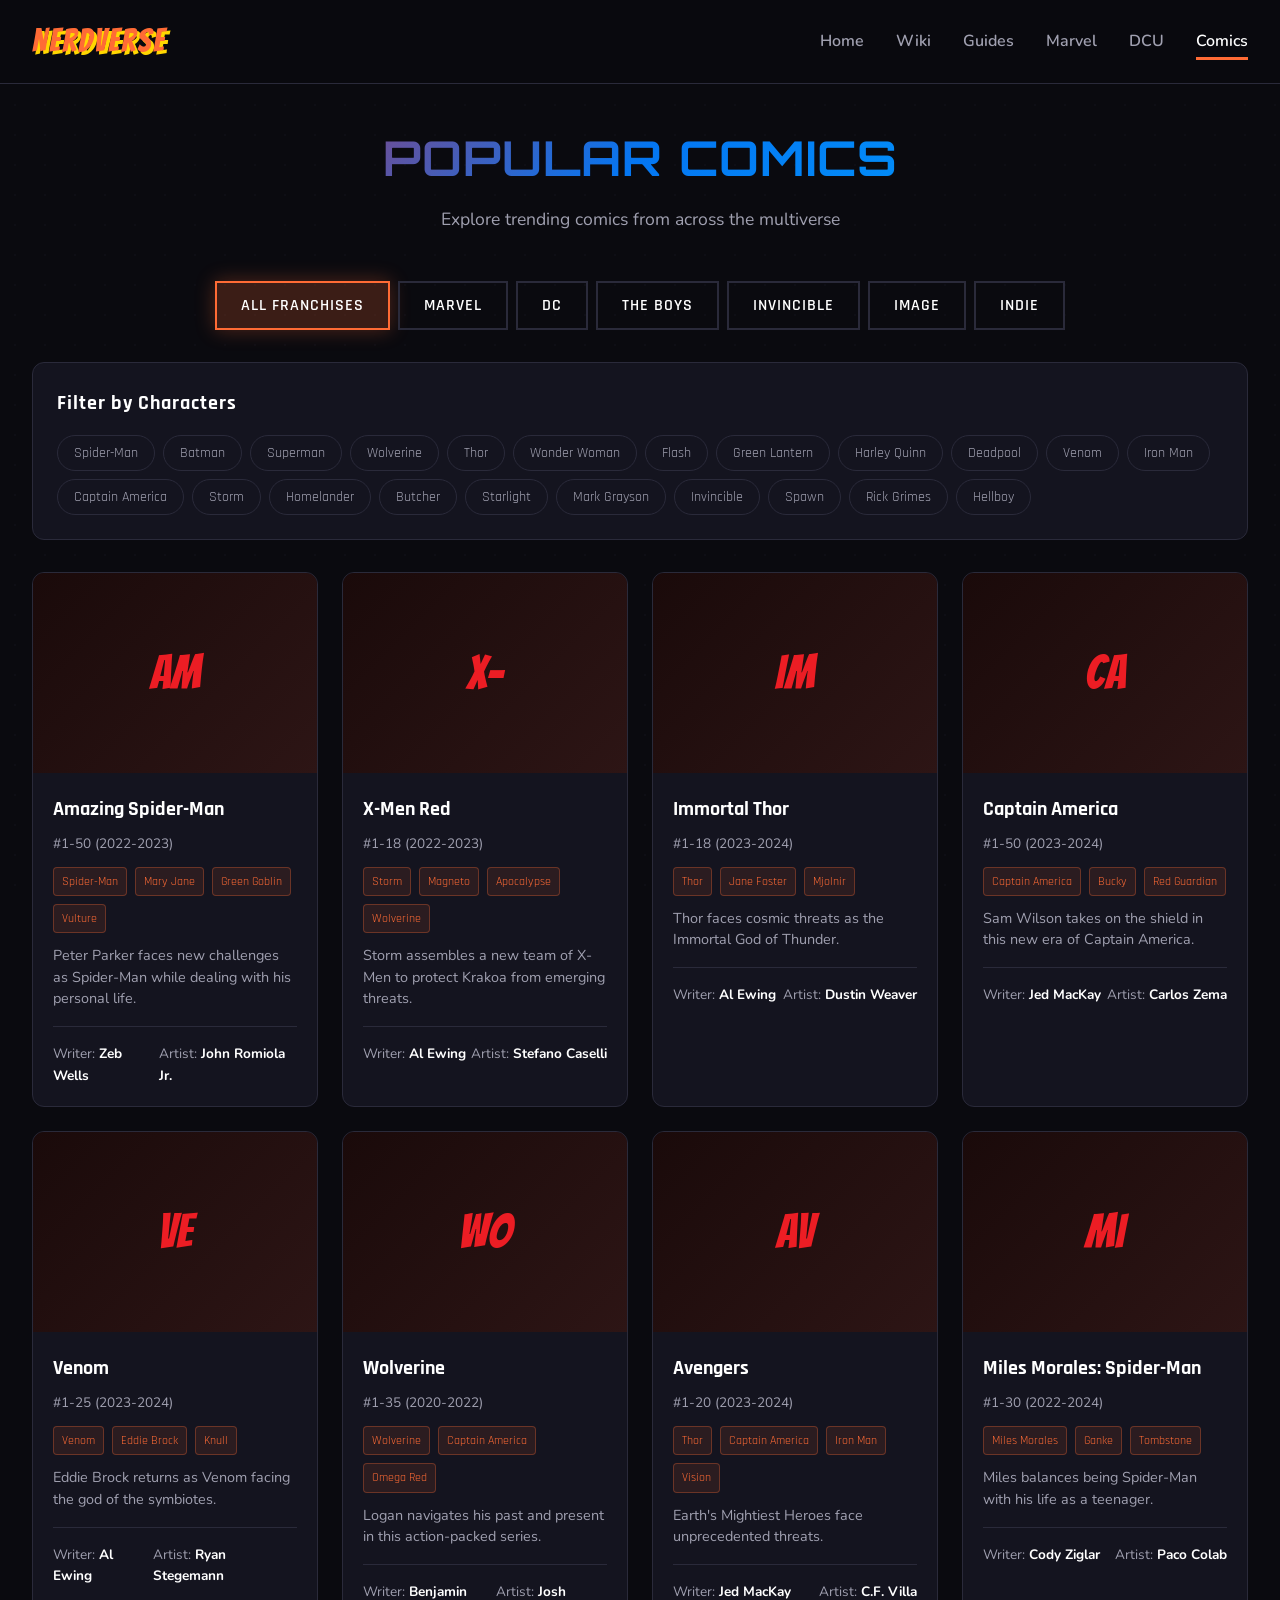
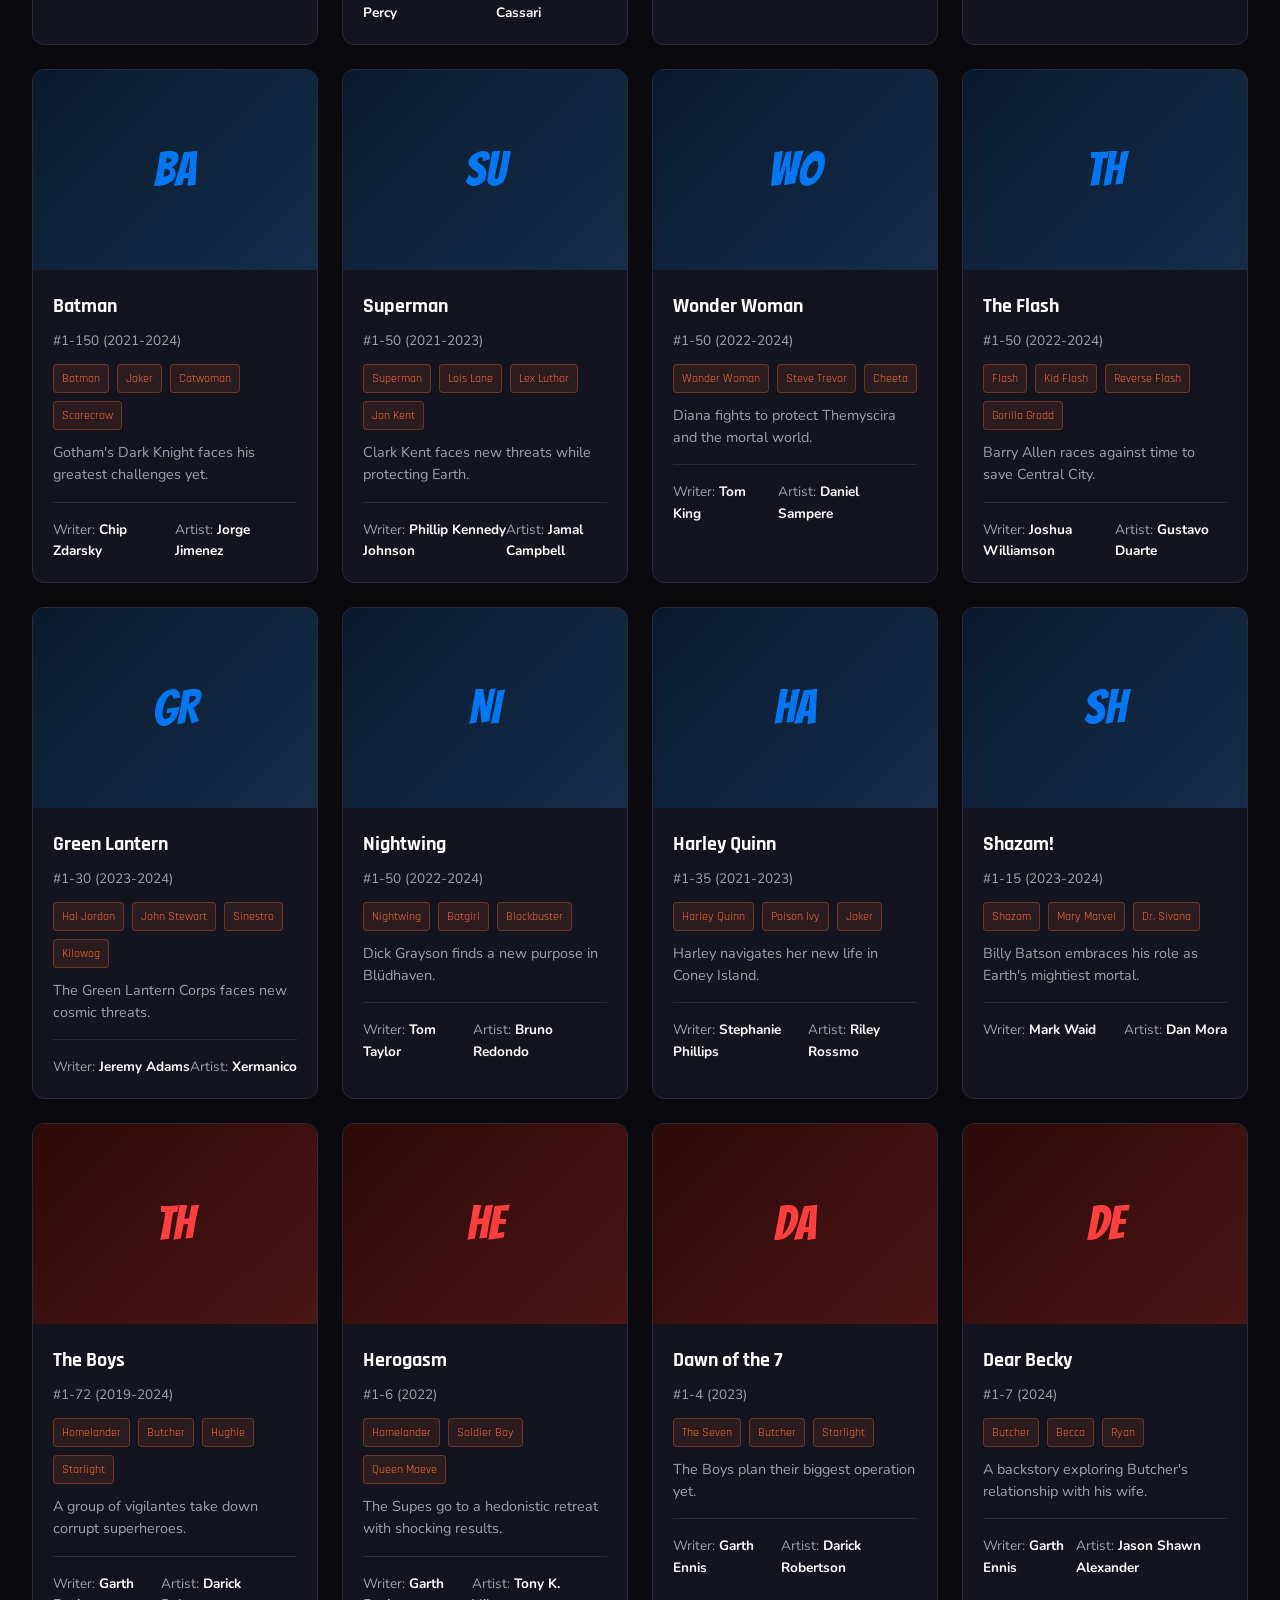
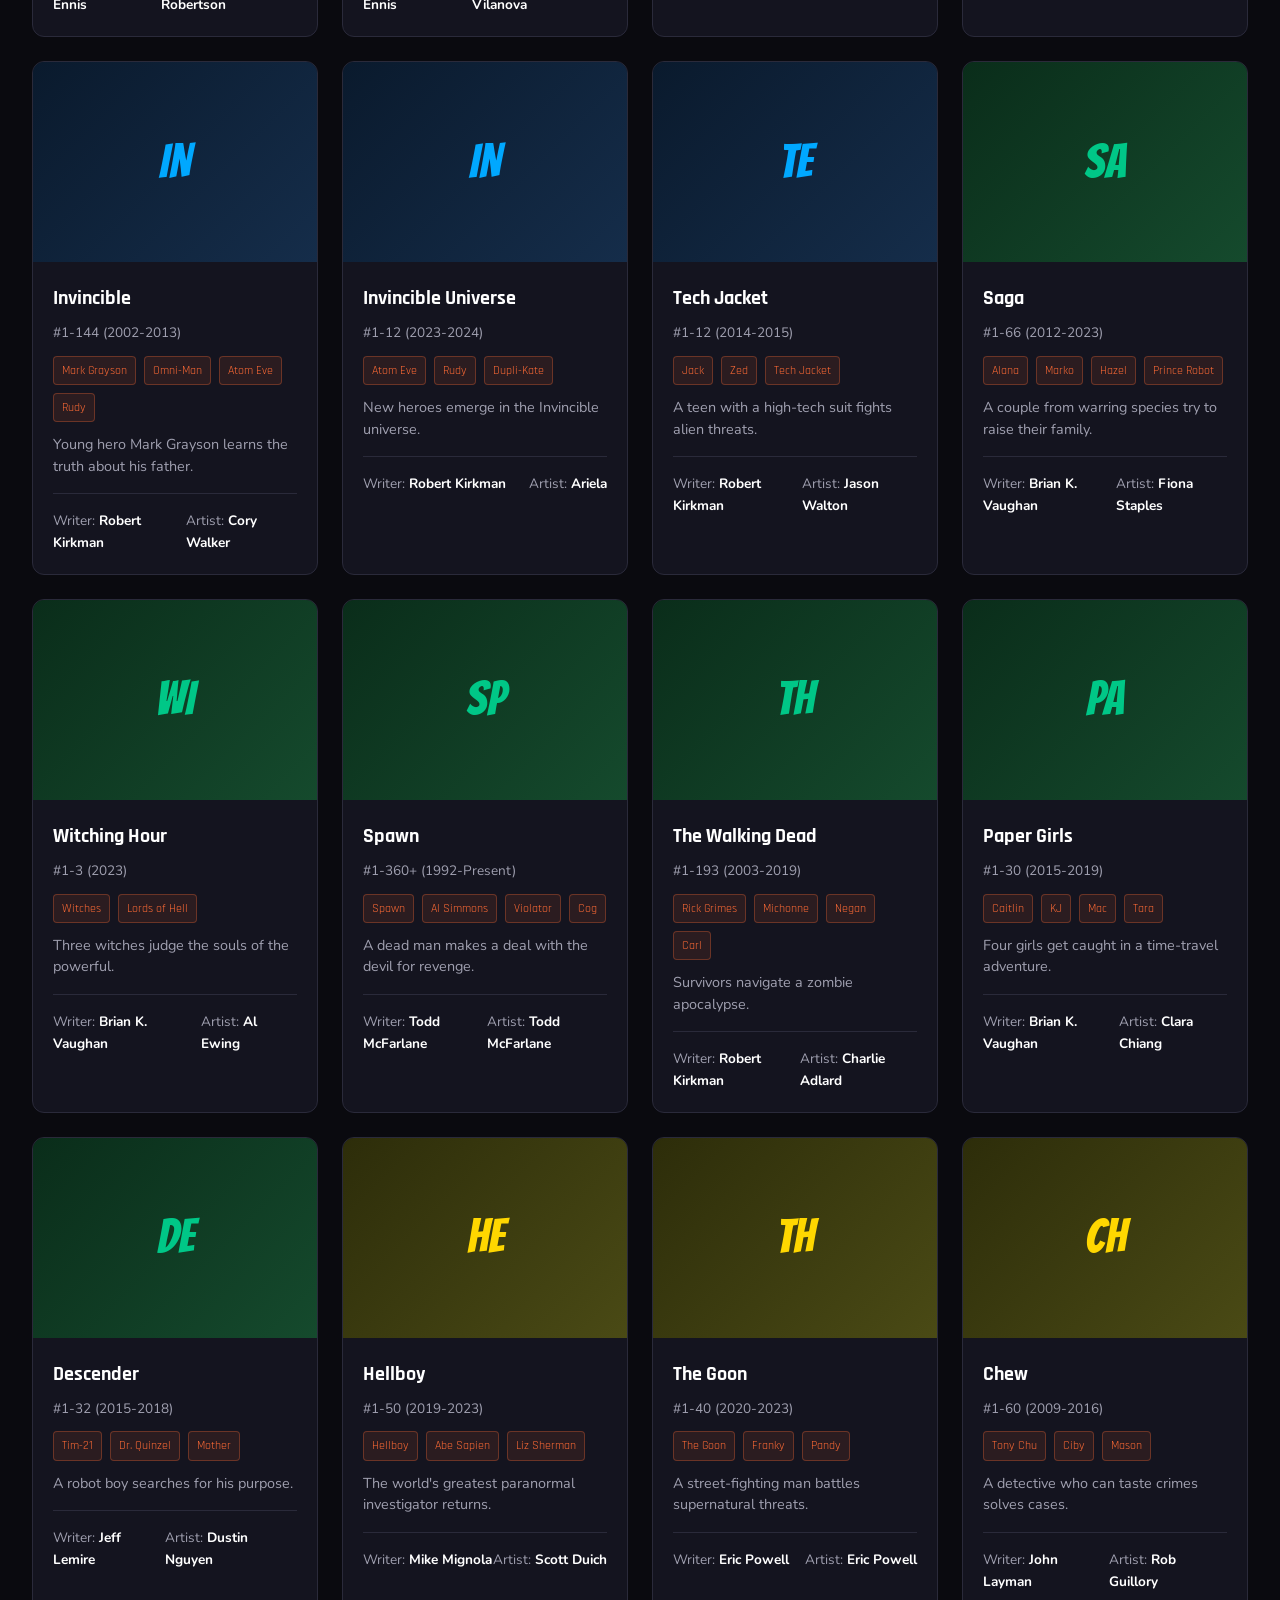
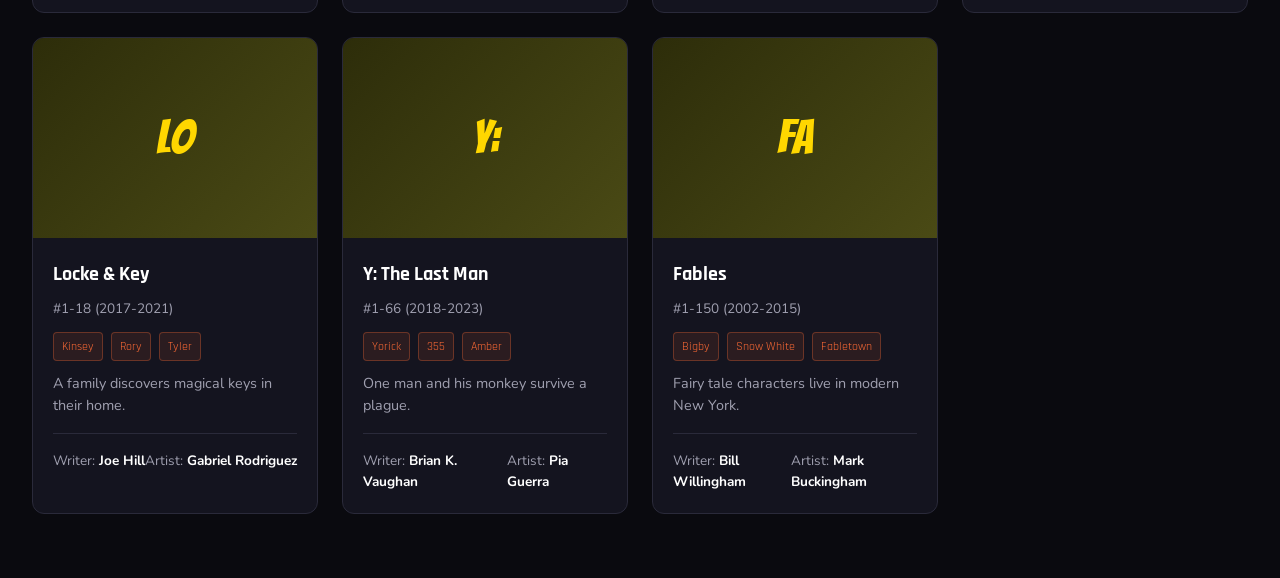
==== comics.html @ 4a299fa4 "timeline" ====
<!DOCTYPE html>
<html lang="en">
<head>
    <meta charset="UTF-8">
    <meta name="viewport" content="width=device-width, initial-scale=1.0">
    <title>Popular Comics | NerdVerse</title>
    <link rel="preconnect" href="https://fonts.googleapis.com">
    <link rel="preconnect" href="https://fonts.gstatic.com" crossorigin>
    <link href="https://fonts.googleapis.com/css2?family=Bangers&family=Nunito:wght@400;600;700&family=JetBrains+Mono:wght@400;500&family=Orbitron:wght@400;500;700&family=Rajdhani:wght@400;500;600;700&display=swap" rel="stylesheet">
    <link rel="stylesheet" href="css/styles.css">
    <style>
        :root {
            --marvel-red: #ec1d24;
            --dc-blue: #0476f2;
            --boys-red: #ff3e3e;
            --invincible-blue: #00a8ff;
            --image-purple: #00c787;
            --dark-horse: #4a1a1a;
        }

        .comics-container {
            max-width: 1400px;
            margin: 0 auto;
            padding: 120px 2rem 4rem;
        }

        .page-header {
            text-align: center;
            margin-bottom: 3rem;
        }

        .page-header h1 {
            font-family: 'Orbitron', sans-serif;
            font-size: 3rem;
            background: linear-gradient(135deg, var(--marvel-red), var(--dc-blue), var(--invincible-blue));
            -webkit-background-clip: text;
            -webkit-text-fill-color: transparent;
            background-clip: text;
            margin-bottom: 0.5rem;
        }

        .page-header p {
            color: var(--text-secondary);
            font-size: 1.1rem;
        }

        /* Franchise Tabs */
        .franchise-tabs {
            display: flex;
            justify-content: center;
            gap: 0.5rem;
            flex-wrap: wrap;
            margin-bottom: 2rem;
        }

        .franchise-tab {
            font-family: 'Rajdhani', sans-serif;
            font-size: 1rem;
            font-weight: 600;
            padding: 0.75rem 1.5rem;
            border: 2px solid var(--border);
            background: transparent;
            color: var(--text-primary);
            cursor: pointer;
            transition: all 0.3s ease;
            text-transform: uppercase;
            letter-spacing: 1px;
        }

        .franchise-tab:hover {
            transform: translateY(-2px);
        }

        .franchise-tab.active {
            border-color: var(--primary);
            background: rgba(255, 107, 53, 0.2);
            box-shadow: 0 0 20px rgba(255, 107, 53, 0.3);
        }

        .franchise-tab[data-franchise="marvel"].active {
            border-color: var(--marvel-red);
            background: rgba(236, 29, 36, 0.2);
            box-shadow: 0 0 20px rgba(236, 29, 36, 0.3);
        }

        .franchise-tab[data-franchise="dc"].active {
            border-color: var(--dc-blue);
            background: rgba(4, 118, 242, 0.2);
            box-shadow: 0 0 20px rgba(4, 118, 242, 0.3);
        }

        .franchise-tab[data-franchise="theboys"].active {
            border-color: var(--boys-red);
            background: rgba(255, 62, 62, 0.2);
            box-shadow: 0 0 20px rgba(255, 62, 62, 0.3);
        }

        .franchise-tab[data-franchise="invincible"].active {
            border-color: var(--invincible-blue);
            background: rgba(0, 168, 255, 0.2);
            box-shadow: 0 0 20px rgba(0, 168, 255, 0.3);
        }

        .franchise-tab[data-franchise="image"].active {
            border-color: var(--image-purple);
            background: rgba(0, 199, 135, 0.2);
            box-shadow: 0 0 20px rgba(0, 199, 135, 0.3);
        }

        .franchise-tab[data-franchise="indie"].active {
            border-color: var(--accent);
            background: rgba(255, 215, 0, 0.2);
            box-shadow: 0 0 20px rgba(255, 215, 0, 0.3);
        }

        /* Character Filter */
        .character-filter {
            background: var(--surface);
            border: 1px solid var(--border);
            border-radius: 12px;
            padding: 1.5rem;
            margin-bottom: 2rem;
        }

        .character-filter h3 {
            font-family: 'Rajdhani', sans-serif;
            font-size: 1.25rem;
            margin-bottom: 1rem;
            color: var(--text-primary);
        }

        .character-chips {
            display: flex;
            flex-wrap: wrap;
            gap: 0.5rem;
        }

        .character-chip {
            font-family: 'Rajdhani', sans-serif;
            font-size: 0.9rem;
            padding: 0.5rem 1rem;
            border: 1px solid var(--border);
            background: transparent;
            color: var(--text-secondary);
            border-radius: 20px;
            cursor: pointer;
            transition: all 0.3s ease;
        }

        .character-chip:hover {
            border-color: var(--primary);
            color: var(--text-primary);
        }

        .character-chip.active {
            background: var(--primary);
            border-color: var(--primary);
            color: white;
        }

        /* Comics Grid */
        .comics-grid {
            display: grid;
            grid-template-columns: repeat(auto-fill, minmax(280px, 1fr));
            gap: 1.5rem;
        }

        .comic-card {
            background: var(--surface);
            border: 1px solid var(--border);
            border-radius: 12px;
            overflow: hidden;
            transition: all 0.3s ease;
            cursor: pointer;
        }

        .comic-card:hover {
            transform: translateY(-5px);
            border-color: var(--primary);
            box-shadow: 0 10px 40px rgba(0, 0, 0, 0.3);
        }

        .comic-cover {
            height: 200px;
            background: linear-gradient(135deg, var(--surface-elevated), var(--surface));
            display: flex;
            align-items: center;
            justify-content: center;
            font-family: 'Bangers', cursive;
            font-size: 3rem;
            color: var(--border);
        }

        .comic-card[data-franchise="marvel"] .comic-cover {
            background: linear-gradient(135deg, #1a0a0a, #2d1515);
            color: var(--marvel-red);
        }

        .comic-card[data-franchise="dc"] .comic-cover {
            background: linear-gradient(135deg, #0a1a2d, #152d4a);
            color: var(--dc-blue);
        }

        .comic-card[data-franchise="theboys"] .comic-cover {
            background: linear-gradient(135deg, #2d0a0a, #4a1515);
            color: var(--boys-red);
        }

        .comic-card[data-franchise="invincible"] .comic-cover {
            background: linear-gradient(135deg, #0a1a2d, #152d4a);
            color: var(--invincible-blue);
        }

        .comic-card[data-franchise="image"] .comic-cover {
            background: linear-gradient(135deg, #0a2d1a, #154a2d);
            color: var(--image-purple);
        }

        .comic-card[data-franchise="indie"] .comic-cover {
            background: linear-gradient(135deg, #2d2d0a, #4a4a15);
            color: var(--accent);
        }

        .comic-info {
            padding: 1.25rem;
        }

        .comic-title {
            font-family: 'Rajdhani', sans-serif;
            font-size: 1.25rem;
            font-weight: 700;
            color: var(--text-primary);
            margin-bottom: 0.5rem;
        }

        .comic-issue {
            font-size: 0.85rem;
            color: var(--text-secondary);
            margin-bottom: 0.75rem;
        }

        .comic-characters {
            display: flex;
            flex-wrap: wrap;
            gap: 0.5rem;
            margin-bottom: 0.75rem;
        }

        .character-tag {
            font-family: 'Rajdhani', sans-serif;
            font-size: 0.75rem;
            padding: 0.25rem 0.5rem;
            background: rgba(255, 107, 53, 0.1);
            border: 1px solid rgba(255, 107, 53, 0.3);
            border-radius: 4px;
            color: var(--primary);
        }

        .comic-description {
            font-size: 0.9rem;
            color: var(--text-secondary);
            line-height: 1.5;
        }

        .comic-meta {
            display: flex;
            justify-content: space-between;
            margin-top: 1rem;
            padding-top: 1rem;
            border-top: 1px solid var(--border);
            font-size: 0.85rem;
        }

        .comic-meta span {
            color: var(--text-secondary);
        }

        .comic-meta span strong {
            color: var(--text-primary);
        }

        /* No Results */
        .no-results {
            text-align: center;
            padding: 4rem 2rem;
            color: var(--text-secondary);
        }

        .no-results h3 {
            font-family: 'Rajdhani', sans-serif;
            font-size: 1.5rem;
            margin-bottom: 1rem;
        }

        /* Responsive */
        @media (max-width: 768px) {
            .page-header h1 {
                font-size: 2rem;
            }

            .franchise-tabs {
                gap: 0.25rem;
            }

            .franchise-tab {
                padding: 0.5rem 1rem;
                font-size: 0.85rem;
            }

            .comics-grid {
                grid-template-columns: repeat(auto-fill, minmax(240px, 1fr));
            }
        }
    </style>
</head>
<body>
    <!-- Navigation -->
    <nav>
        <div class="logo" onclick="navigateTo('index')">NerdVerse</div>
        <ul class="nav-links" id="nav-links">
            <li><a href="index.html" data-page="home">Home</a></li>
            <li><a href="wiki.html" data-page="wiki">Wiki</a></li>
            <li><a href="guides.html" data-page="guides">Guides</a></li>
            <li><a href="marvel.html" data-page="marvel">Marvel</a></li>
            <li><a href="dcu.html" data-page="dcu">DCU</a></li>
            <li><a href="comics.html" data-page="comics" class="active">Comics</a></li>
        </ul>
        <div class="mobile-menu" onclick="toggleMobileMenu()">
            <span></span>
            <span></span>
            <span></span>
        </div>
    </nav>

    <div class="comics-container">
        <div class="page-header">
            <h1>POPULAR COMICS</h1>
            <p>Explore trending comics from across the multiverse</p>
        </div>

        <!-- Franchise Tabs -->
        <div class="franchise-tabs">
            <button class="franchise-tab active" data-franchise="all">All Franchises</button>
            <button class="franchise-tab" data-franchise="marvel">Marvel</button>
            <button class="franchise-tab" data-franchise="dc">DC</button>
            <button class="franchise-tab" data-franchise="theboys">The Boys</button>
            <button class="franchise-tab" data-franchise="invincible">Invincible</button>
            <button class="franchise-tab" data-franchise="image">Image</button>
            <button class="franchise-tab" data-franchise="indie">Indie</button>
        </div>

        <!-- Character Filter -->
        <div class="character-filter">
            <h3>Filter by Characters</h3>
            <div class="character-chips" id="character-chips">
                <!-- Populated by JavaScript -->
            </div>
        </div>

        <!-- Comics Grid -->
        <div class="comics-grid" id="comics-grid">
            <!-- Populated by JavaScript -->
        </div>
    </div>

    <script src="js/main.js"></script>
    <script>
        // Comic Database
        const comicsDatabase = [
            // MARVEL
            {
                franchise: "marvel",
                title: "Amazing Spider-Man",
                issue: "#1-50",
                year: "2022-2023",
                characters: ["Spider-Man", "Mary Jane", "Green Goblin", "Vulture"],
                description: "Peter Parker faces new challenges as Spider-Man while dealing with his personal life.",
                writer: "Zeb Wells",
                artist: "John Romiola Jr."
            },
            {
                franchise: "marvel",
                title: "X-Men Red",
                issue: "#1-18",
                year: "2022-2023",
                characters: ["Storm", "Magneto", "Apocalypse", "Wolverine"],
                description: "Storm assembles a new team of X-Men to protect Krakoa from emerging threats.",
                writer: "Al Ewing",
                artist: "Stefano Caselli"
            },
            {
                franchise: "marvel",
                title: "Immortal Thor",
                issue: "#1-18",
                year: "2023-2024",
                characters: ["Thor", "Jane Foster", "Mjolnir"],
                description: "Thor faces cosmic threats as the Immortal God of Thunder.",
                writer: "Al Ewing",
                artist: "Dustin Weaver"
            },
            {
                franchise: "marvel",
                title: "Captain America",
                issue: "#1-50",
                year: "2023-2024",
                characters: ["Captain America", "Bucky", "Red Guardian"],
                description: "Sam Wilson takes on the shield in this new era of Captain America.",
                writer: "Jed MacKay",
                artist: "Carlos Zema"
            },
            {
                franchise: "marvel",
                title: "Venom",
                issue: "#1-25",
                year: "2023-2024",
                characters: ["Venom", "Eddie Brock", "Knull"],
                description: "Eddie Brock returns as Venom facing the god of the symbiotes.",
                writer: "Al Ewing",
                artist: "Ryan Stegemann"
            },
            {
                franchise: "marvel",
                title: "Wolverine",
                issue: "#1-35",
                year: "2020-2022",
                characters: ["Wolverine", "Captain America", "Omega Red"],
                description: "Logan navigates his past and present in this action-packed series.",
                writer: "Benjamin Percy",
                artist: "Josh Cassari"
            },
            {
                franchise: "marvel",
                title: "Avengers",
                issue: "#1-20",
                year: "2023-2024",
                characters: ["Thor", "Captain America", "Iron Man", "Vision"],
                description: "Earth's Mightiest Heroes face unprecedented threats.",
                writer: "Jed MacKay",
                artist: "C.F. Villa"
            },
            {
                franchise: "marvel",
                title: "Miles Morales: Spider-Man",
                issue: "#1-30",
                year: "2022-2024",
                characters: ["Miles Morales", "Ganke", "Tombstone"],
                description: "Miles balances being Spider-Man with his life as a teenager.",
                writer: "Cody Ziglar",
                artist: "Paco Colab"
            },

            // DC
            {
                franchise: "dc",
                title: "Batman",
                issue: "#1-150",
                year: "2021-2024",
                characters: ["Batman", "Joker", "Catwoman", "Scarecrow"],
                description: "Gotham's Dark Knight faces his greatest challenges yet.",
                writer: "Chip Zdarsky",
                artist: "Jorge Jimenez"
            },
            {
                franchise: "dc",
                title: "Superman",
                issue: "#1-50",
                year: "2021-2023",
                characters: ["Superman", "Lois Lane", "Lex Luthor", "Jon Kent"],
                description: "Clark Kent faces new threats while protecting Earth.",
                writer: "Phillip Kennedy Johnson",
                artist: "Jamal Campbell"
            },
            {
                franchise: "dc",
                title: "Wonder Woman",
                issue: "#1-50",
                year: "2022-2024",
                characters: ["Wonder Woman", "Steve Trevor", "Cheeta"],
                description: "Diana fights to protect Themyscira and the mortal world.",
                writer: "Tom King",
                artist: "Daniel Sampere"
            },
            {
                franchise: "dc",
                title: "The Flash",
                issue: "#1-50",
                year: "2022-2024",
                characters: ["Flash", "Kid Flash", "Reverse Flash", "Gorilla Grodd"],
                description: "Barry Allen races against time to save Central City.",
                writer: "Joshua Williamson",
                artist: "Gustavo Duarte"
            },
            {
                franchise: "dc",
                title: "Green Lantern",
                issue: "#1-30",
                year: "2023-2024",
                characters: ["Hal Jordan", "John Stewart", "Sinestro", "Kilowog"],
                description: "The Green Lantern Corps faces new cosmic threats.",
                writer: "Jeremy Adams",
                artist: "Xermanico"
            },
            {
                franchise: "dc",
                title: "Nightwing",
                issue: "#1-50",
                year: "2022-2024",
                characters: ["Nightwing", "Batgirl", "Blockbuster"],
                description: "Dick Grayson finds a new purpose in Blüdhaven.",
                writer: "Tom Taylor",
                artist: "Bruno Redondo"
            },
            {
                franchise: "dc",
                title: "Harley Quinn",
                issue: "#1-35",
                year: "2021-2023",
                characters: ["Harley Quinn", "Poison Ivy", "Joker"],
                description: "Harley navigates her new life in Coney Island.",
                writer: "Stephanie Phillips",
                artist: "Riley Rossmo"
            },
            {
                franchise: "dc",
                title: "Shazam!",
                issue: "#1-15",
                year: "2023-2024",
                characters: ["Shazam", "Mary Marvel", "Dr. Sivana"],
                description: "Billy Batson embraces his role as Earth's mightiest mortal.",
                writer: "Mark Waid",
                artist: "Dan Mora"
            },

            // THE BOYS
            {
                franchise: "theboys",
                title: "The Boys",
                issue: "#1-72",
                year: "2019-2024",
                characters: ["Homelander", "Butcher", "Hughie", "Starlight", "A-Train"],
                description: "A group of vigilantes take down corrupt superheroes.",
                writer: "Garth Ennis",
                artist: "Darick Robertson"
            },
            {
                franchise: "theboys",
                title: "Herogasm",
                issue: "#1-6",
                year: "2022",
                characters: ["Homelander", "Soldier Boy", "Queen Maeve"],
                description: "The Supes go to a hedonistic retreat with shocking results.",
                writer: "Garth Ennis",
                artist: "Tony K. Vilanova"
            },
            {
                franchise: "theboys",
                title: "Dawn of the 7",
                issue: "#1-4",
                year: "2023",
                characters: ["The Seven", "Butcher", "Starlight"],
                description: "The Boys plan their biggest operation yet.",
                writer: "Garth Ennis",
                artist: "Darick Robertson"
            },
            {
                franchise: "theboys",
                title: "Dear Becky",
                issue: "#1-7",
                year: "2024",
                characters: ["Butcher", "Becca", "Ryan"],
                description: "A backstory exploring Butcher's relationship with his wife.",
                writer: "Garth Ennis",
                artist: "Jason Shawn Alexander"
            },

            // INVINCIBLE
            {
                franchise: "invincible",
                title: "Invincible",
                issue: "#1-144",
                year: "2002-2013",
                characters: ["Mark Grayson", "Omni-Man", "Atom Eve", "Rudy"],
                description: "Young hero Mark Grayson learns the truth about his father.",
                writer: "Robert Kirkman",
                artist: "Cory Walker"
            },
            {
                franchise: "invincible",
                title: "Invincible Universe",
                issue: "#1-12",
                year: "2023-2024",
                characters: ["Atom Eve", "Rudy", "Dupli-Kate"],
                description: "New heroes emerge in the Invincible universe.",
                writer: "Robert Kirkman",
                artist: "Ariela"
            },
            {
                franchise: "invincible",
                title: "Tech Jacket",
                issue: "#1-12",
                year: "2014-2015",
                characters: ["Jack", "Zed", "Tech Jacket"],
                description: "A teen with a high-tech suit fights alien threats.",
                writer: "Robert Kirkman",
                artist: "Jason Walton"
            },

            // IMAGE
            {
                franchise: "image",
                title: "Saga",
                issue: "#1-66",
                year: "2012-2023",
                characters: ["Alana", "Marko", "Hazel", "Prince Robot"],
                description: "A couple from warring species try to raise their family.",
                writer: "Brian K. Vaughan",
                artist: "Fiona Staples"
            },
            {
                franchise: "image",
                title: "Witching Hour",
                issue: "#1-3",
                year: "2023",
                characters: ["Witches", "Lords of Hell"],
                description: "Three witches judge the souls of the powerful.",
                writer: "Brian K. Vaughan",
                artist: "Al Ewing"
            },
            {
                franchise: "image",
                title: "Spawn",
                issue: "#1-360+",
                year: "1992-Present",
                characters: ["Spawn", "Al Simmons", "Violator", "Cog"],
                description: "A dead man makes a deal with the devil for revenge.",
                writer: "Todd McFarlane",
                artist: "Todd McFarlane"
            },
            {
                franchise: "image",
                title: "The Walking Dead",
                issue: "#1-193",
                year: "2003-2019",
                characters: ["Rick Grimes", "Michonne", "Negan", "Carl"],
                description: "Survivors navigate a zombie apocalypse.",
                writer: "Robert Kirkman",
                artist: "Charlie Adlard"
            },
            {
                franchise: "image",
                title: "Paper Girls",
                issue: "#1-30",
                year: "2015-2019",
                characters: ["Caitlin", "KJ", "Mac", "Tara"],
                description: "Four girls get caught in a time-travel adventure.",
                writer: "Brian K. Vaughan",
                artist: "Clara Chiang"
            },
            {
                franchise: "image",
                title: "Descender",
                issue: "#1-32",
                year: "2015-2018",
                characters: ["Tim-21", "Dr. Quinzel", "Mother"],
                description: "A robot boy searches for his purpose.",
                writer: "Jeff Lemire",
                artist: "Dustin Nguyen"
            },

            // INDIE
            {
                franchise: "indie",
                title: "Hellboy",
                issue: "#1-50",
                year: "2019-2023",
                characters: ["Hellboy", "Abe Sapien", "Liz Sherman"],
                description: "The world's greatest paranormal investigator returns.",
                writer: "Mike Mignola",
                artist: "Scott Duich"
            },
            {
                franchise: "indie",
                title: "The Goon",
                issue: "#1-40",
                year: "2020-2023",
                characters: ["The Goon", "Franky", "Pandy"],
                description: "A street-fighting man battles supernatural threats.",
                writer: "Eric Powell",
                artist: "Eric Powell"
            },
            {
                franchise: "indie",
                title: "Chew",
                issue: "#1-60",
                year: "2009-2016",
                characters: ["Tony Chu", "Ciby", "Mason"],
                description: "A detective who can taste crimes solves cases.",
                writer: "John Layman",
                artist: "Rob Guillory"
            },
            {
                franchise: "indie",
                title: "Locke & Key",
                issue: "#1-18",
                year: "2017-2021",
                characters: ["Kinsey", "Rory", "Tyler"],
                description: "A family discovers magical keys in their home.",
                writer: "Joe Hill",
                artist: "Gabriel Rodriguez"
            },
            {
                franchise: "indie",
                title: "Y: The Last Man",
                issue: "#1-66",
                year: "2018-2023",
                characters: ["Yorick", "355", "Amber"],
                description: "One man and his monkey survive a plague.",
                writer: "Brian K. Vaughan",
                artist: "Pia Guerra"
            },
            {
                franchise: "indie",
                title: "Fables",
                issue: "#1-150",
                year: "2002-2015",
                characters: ["Bigby", "Snow White", "Fabletown"],
                description: "Fairy tale characters live in modern New York.",
                writer: "Bill Willingham",
                artist: "Mark Buckingham"
            }
        ];

        // Character chips for each franchise
        const franchiseCharacters = {
            all: ["Spider-Man", "Batman", "Superman", "Wolverine", "Thor", "Wonder Woman", "Flash", "Green Lantern", "Harley Quinn", "Deadpool", "Venom", "Iron Man", "Captain America", "Storm", "Homelander", "Butcher", "Starlight", "Mark Grayson", "Invincible", "Spawn", "Rick Grimes", "Hellboy"],
            marvel: ["Spider-Man", "Wolverine", "Thor", "Storm", "Venom", "Deadpool", "Iron Man", "Captain America", "X-Men", "Fantastic Four", "Hulk", "Black Panther", "Doctor Strange", "Star-Lord"],
            dc: ["Batman", "Superman", "Wonder Woman", "Flash", "Green Lantern", "Harley Quinn", "Nightwing", "Aquaman", "Shazam", "Catwoman", "Joker", "Lex Luthor", "Sinestro", "Poison Ivy"],
            theboys: ["Homelander", "Butcher", "Hughie", "Starlight", "A-Train", "Queen Maeve", "Black Noir", "Soldier Boy", "Frenchie", "Mother's Milk"],
            invincible: ["Mark Grayson", "Omni-Man", "Atom Eve", "Rudy", "Tech Jacket", "Dupli-Kate", "Battle Beast", "Thragg", "Allen the Alien"],
            image: ["Spawn", "Walking Dead", "Saga", "Invincible", "Chew", "Paper Girls", "Descender", "Witch Doctor", "Black Science"],
            indie: ["Hellboy", "The Goon", "Locke & Key", "Y: The Last Man", "Fables", "Sandman", "Preacher", "Transmetropolitan", "Scalped", "Criminal"]
        };

        let currentFranchise = 'all';
        let selectedCharacters = [];

        // Initialize
        function init() {
            populateCharacterChips('all');
            renderComics();
            setupEventListeners();
        }

        function populateCharacterChips(franchise) {
            const container = document.getElementById('character-chips');
            const characters = franchiseCharacters[franchise] || franchiseCharacters.all;
            
            container.innerHTML = characters.map(char => `
                <button class="character-chip" data-character="${char}">${char}</button>
            `).join('');

            // Add click listeners
            container.querySelectorAll('.character-chip').forEach(chip => {
                chip.addEventListener('click', () => {
                    chip.classList.toggle('active');
                    const char = chip.dataset.character;
                    if (selectedCharacters.includes(char)) {
                        selectedCharacters = selectedCharacters.filter(c => c !== char);
                    } else {
                        selectedCharacters.push(char);
                    }
                    renderComics();
                });
            });
        }

        function renderComics() {
            const grid = document.getElementById('comics-grid');
            let filtered = comicsDatabase;

            // Filter by franchise
            if (currentFranchise !== 'all') {
                filtered = filtered.filter(c => c.franchise === currentFranchise);
            }

            // Filter by characters
            if (selectedCharacters.length > 0) {
                filtered = filtered.filter(c => 
                    c.characters.some(char => 
                        selectedCharacters.some(selected => 
                            char.toLowerCase().includes(selected.toLowerCase()) ||
                            selected.toLowerCase().includes(char.toLowerCase())
                        )
                    )
                );
            }

            if (filtered.length === 0) {
                grid.innerHTML = `
                    <div class="no-results" style="grid-column: 1 / -1;">
                        <h3>No comics found</h3>
                        <p>Try adjusting your character filters</p>
                    </div>
                `;
                return;
            }

            grid.innerHTML = filtered.map(comic => `
                <div class="comic-card" data-franchise="${comic.franchise}">
                    <div class="comic-cover">${comic.title.substring(0, 2).toUpperCase()}</div>
                    <div class="comic-info">
                        <div class="comic-title">${comic.title}</div>
                        <div class="comic-issue">${comic.issue} (${comic.year})</div>
                        <div class="comic-characters">
                            ${comic.characters.slice(0, 4).map(c => `<span class="character-tag">${c}</span>`).join('')}
                        </div>
                        <div class="comic-description">${comic.description}</div>
                        <div class="comic-meta">
                            <span>Writer: <strong>${comic.writer}</strong></span>
                            <span>Artist: <strong>${comic.artist}</strong></span>
                        </div>
                    </div>
                </div>
            `).join('');
        }

        function setupEventListeners() {
            // Franchise tabs
            document.querySelectorAll('.franchise-tab').forEach(tab => {
                tab.addEventListener('click', () => {
                    document.querySelectorAll('.franchise-tab').forEach(t => t.classList.remove('active'));
                    tab.classList.add('active');
                    currentFranchise = tab.dataset.franchise;
                    
                    // Reset character filters
                    selectedCharacters = [];
                    populateCharacterChips(currentFranchise);
                    renderComics();
                });
            });
        }

        // Initialize on load
        document.addEventListener('DOMContentLoaded', init);
    </script>
</body>
</html>
---- css/styles.css ----
/* ComicHelper - Main Stylesheet */

/* CSS Variables */
:root {
    --bg: #0a0a0f;
    --surface: #14141f;
    --surface-elevated: #1e1e2e;
    --primary: #ff6b35;
    --secondary: #00d4aa;
    --accent: #ffd700;
    --text-primary: #ffffff;
    --text-secondary: #a0a0b0;
    --border: #2a2a3a;
    --error: #ff4757;
}

/* Reset & Base */
* {
    margin: 0;
    padding: 0;
    box-sizing: border-box;
}

body {
    font-family: 'Nunito', sans-serif;
    background-color: var(--bg);
    color: var(--text-primary);
    min-height: 100vh;
    overflow-x: hidden;
    line-height: 1.6;
}

/* Dot Pattern Background */
body::before {
    content: '';
    position: fixed;
    top: 0;
    left: 0;
    width: 100%;
    height: 100%;
    background-image: radial-gradient(circle, var(--border) 1px, transparent 1px);
    background-size: 30px 30px;
    opacity: 0.15;
    pointer-events: none;
    z-index: -1;
}

/* Typography */
h1, h2, h3, h4 {
    font-family: 'Bangers', cursive;
    letter-spacing: 1px;
}

h1 { font-size: 3.5rem; }
h2 { font-size: 2.5rem; }
h3 { font-size: 1.75rem; }
h4 { font-size: 1.25rem; }

a {
    color: var(--secondary);
    text-decoration: none;
    transition: color 0.3s ease;
}

a:hover {
    color: var(--primary);
}

/* Navigation */
nav {
    position: fixed;
    top: 0;
    left: 0;
    right: 0;
    background: rgba(10, 10, 15, 0.95);
    backdrop-filter: blur(10px);
    border-bottom: 1px solid var(--border);
    padding: 1rem 2rem;
    display: flex;
    justify-content: space-between;
    align-items: center;
    z-index: 1000;
}

.logo {
    font-family: 'Bangers', cursive;
    font-size: 2rem;
    color: var(--primary);
    text-shadow: 3px 3px 0 var(--accent);
    letter-spacing: 2px;
    cursor: pointer;
    transition: transform 0.3s ease;
}

.logo:hover {
    transform: scale(1.05) rotate(-2deg);
}

.nav-links {
    display: flex;
    gap: 2rem;
    list-style: none;
}

.nav-links a {
    color: var(--text-secondary);
    text-decoration: none;
    font-weight: 600;
    position: relative;
    padding: 0.5rem 0;
    transition: color 0.3s ease;
}

.nav-links a::after {
    content: '';
    position: absolute;
    bottom: 0;
    left: 0;
    width: 0;
    height: 3px;
    background: var(--primary);
    transition: width 0.3s ease;
}

.nav-links a:hover,
.nav-links a.active {
    color: var(--text-primary);
}

.nav-links a:hover::after,
.nav-links a.active::after {
    width: 100%;
}

.mobile-menu {
    display: none;
    flex-direction: column;
    gap: 5px;
    cursor: pointer;
    padding: 5px;
}

.mobile-menu span {
    width: 25px;
    height: 3px;
    background: var(--text-primary);
    transition: 0.3s;
}

/* Main Content */
main {
    padding-top: 80px;
    min-height: calc(100vh - 80px);
}

/* Hero Section */
.hero {
    min-height: calc(100vh - 80px);
    display: flex;
    flex-direction: column;
    justify-content: center;
    align-items: center;
    text-align: center;
    padding: 2rem;
    position: relative;
    overflow: hidden;
}

.hero::before {
    content: '';
    position: absolute;
    top: 50%;
    left: 50%;
    transform: translate(-50%, -50%);
    width: 600px;
    height: 600px;
    background: radial-gradient(circle, rgba(255, 107, 53, 0.15) 0%, transparent 70%);
    animation: pulse 4s ease-in-out infinite;
}

@keyframes pulse {
    0%, 100% { transform: translate(-50%, -50%) scale(1); opacity: 0.5; }
    50% { transform: translate(-50%, -50%) scale(1.2); opacity: 0.8; }
}

.hero h1 {
    font-family: 'Bangers', cursive;
    font-size: 5rem;
    color: var(--primary);
    text-shadow: 4px 4px 0 var(--accent), 8px 8px 0 rgba(0,0,0,0.3);
    margin-bottom: 1rem;
    animation: slideIn 1s ease;
}

@keyframes slideIn {
    from {
        transform: translateX(-100px);
        opacity: 0;
    }
    to {
        transform: translateX(0);
        opacity: 1;
    }
}

.hero .tagline {
    font-size: 1.5rem;
    color: var(--text-secondary);
    margin-bottom: 3rem;
    max-width: 600px;
}

.hero .tagline span {
    color: var(--secondary);
    font-weight: 700;
}

.hero-buttons {
    display: flex;
    gap: 1.5rem;
    flex-wrap: wrap;
    justify-content: center;
}

/* Buttons */
.btn {
    padding: 1rem 2rem;
    border: none;
    border-radius: 50px;
    font-family: 'Nunito', sans-serif;
    font-weight: 700;
    font-size: 1rem;
    cursor: pointer;
    transition: all 0.3s ease;
    text-decoration: none;
    display: inline-flex;
    align-items: center;
    gap: 0.5rem;
}

.btn-primary {
    background: linear-gradient(135deg, var(--primary), #ff8c5a);
    color: white;
    box-shadow: 0 4px 15px rgba(255, 107, 53, 0.4);
}

.btn-primary:hover {
    transform: translateY(-3px);
    box-shadow: 0 8px 25px rgba(255, 107, 53, 0.6);
}

.btn-secondary {
    background: linear-gradient(135deg, var(--secondary), #00f5c4);
    color: var(--bg);
    box-shadow: 0 4px 15px rgba(0, 212, 170, 0.4);
}

.btn-secondary:hover {
    transform: translateY(-3px);
    box-shadow: 0 8px 25px rgba(0, 212, 170, 0.6);
}

.btn-outline {
    background: transparent;
    border: 2px solid var(--border);
    color: var(--text-primary);
}

.btn-outline:hover {
    border-color: var(--primary);
    color: var(--primary);
}

.btn:disabled {
    opacity: 0.5;
    cursor: not-allowed;
}

/* Assistant Cards Grid */
.assistant-grid {
    display: grid;
    grid-template-columns: repeat(auto-fit, minmax(300px, 1fr));
    gap: 2rem;
    padding: 4rem 2rem;
    max-width: 1200px;
    margin: 0 auto;
}

.assistant-card {
    background: var(--surface);
    border: 1px solid var(--border);
    border-radius: 20px;
    padding: 2rem;
    text-align: center;
    transition: all 0.4s ease;
    cursor: pointer;
    position: relative;
    overflow: hidden;
}

.assistant-card::before {
    content: '';
    position: absolute;
    top: 0;
    left: 0;
    right: 0;
    height: 4px;
    background: linear-gradient(90deg, var(--primary), var(--secondary));
    transform: scaleX(0);
    transition: transform 0.4s ease;
}

.assistant-card:hover {
    transform: translateY(-10px);
    box-shadow: 0 20px 40px rgba(255, 107, 53, 0.2);
    border-color: var(--primary);
}

.assistant-card:hover::before {
    transform: scaleX(1);
}

.assistant-icon {
    font-size: 4rem;
    margin-bottom: 1rem;
}

.assistant-card h3 {
    font-family: 'Bangers', cursive;
    font-size: 1.75rem;
    color: var(--primary);
    margin-bottom: 0.5rem;
    letter-spacing: 1px;
}

.assistant-card p {
    color: var(--text-secondary);
    margin-bottom: 1.5rem;
    line-height: 1.6;
}

/* Chat Interface */
.chat-container {
    max-width: 900px;
    margin: 0 auto;
    padding: 2rem;
    height: calc(100vh - 160px);
    display: flex;
    flex-direction: column;
}

.chat-header {
    text-align: center;
    margin-bottom: 1.5rem;
}

.chat-header h2 {
    font-family: 'Bangers', cursive;
    font-size: 2.5rem;
    color: var(--primary);
    margin-bottom: 0.5rem;
}

.chat-header p {
    color: var(--text-secondary);
}

.chat-messages {
    flex: 1;
    overflow-y: auto;
    padding: 1rem;
    background: var(--surface);
    border-radius: 20px;
    border: 1px solid var(--border);
    margin-bottom: 1rem;
    display: flex;
    flex-direction: column;
    gap: 1rem;
}

.message {
    max-width: 80%;
    padding: 1rem 1.5rem;
    border-radius: 20px;
    position: relative;
    animation: messageIn 0.3s ease;
}

@keyframes messageIn {
    from {
        opacity: 0;
        transform: translateY(10px);
    }
    to {
        opacity: 1;
        transform: translateY(0);
    }
}

.message.user {
    align-self: flex-end;
    background: linear-gradient(135deg, var(--primary), #ff8c5a);
    color: white;
    border-bottom-right-radius: 5px;
}

.message.ai {
    align-self: flex-start;
    background: var(--surface-elevated);
    border: 1px solid var(--border);
    border-bottom-left-radius: 5px;
}

.message.ai::before {
    content: '🤖';
    position: absolute;
    top: -10px;
    left: -10px;
    font-size: 1.5rem;
}

.message p {
    line-height: 1.6;
    white-space: pre-wrap;
}

/* Typing Indicator */
.typing-indicator {
    display: flex;
    gap: 0.5rem;
    padding: 1rem;
}

.typing-indicator span {
    width: 10px;
    height: 10px;
    background: var(--secondary);
    border-radius: 50%;
    animation: bounce 1.4s infinite ease-in-out;
}

.typing-indicator span:nth-child(1) { animation-delay: 0s; }
.typing-indicator span:nth-child(2) { animation-delay: 0.2s; }
.typing-indicator span:nth-child(3) { animation-delay: 0.4s; }

@keyframes bounce {
    0%, 80%, 100% { transform: translateY(0); }
    40% { transform: translateY(-10px); }
}

/* Chat Input */
.chat-input {
    display: flex;
    gap: 1rem;
    padding: 1rem;
    background: var(--surface);
    border-radius: 50px;
    border: 1px solid var(--border);
}

.chat-input input {
    flex: 1;
    background: transparent;
    border: none;
    color: var(--text-primary);
    font-family: 'Nunito', sans-serif;
    font-size: 1rem;
    padding: 0.5rem 1rem;
    outline: none;
}

.chat-input input::placeholder {
    color: var(--text-secondary);
}

.chat-input button {
    padding: 0.75rem 1.5rem;
    border: none;
    border-radius: 50px;
    background: var(--primary);
    color: white;
    font-weight: 700;
    cursor: pointer;
    transition: all 0.3s ease;
}

.chat-input button:hover:not(:disabled) {
    background: #ff8c5a;
    transform: scale(1.05);
}

/* Quick Prompts */
.quick-prompts {
    display: flex;
    gap: 0.5rem;
    flex-wrap: wrap;
    margin-bottom: 1rem;
}

.quick-prompt {
    padding: 0.5rem 1rem;
    background: var(--surface-elevated);
    border: 1px solid var(--border);
    border-radius: 20px;
    color: var(--text-secondary);
    font-size: 0.875rem;
    cursor: pointer;
    transition: all 0.3s ease;
}

.quick-prompt:hover {
    border-color: var(--secondary);
    color: var(--secondary);
}

/* Recommendations Page */
.recommendations-container {
    max-width: 1000px;
    margin: 0 auto;
    padding: 2rem;
}

.recommendations-header {
    text-align: center;
    margin-bottom: 3rem;
}

.recommendations-header h2 {
    font-family: 'Bangers', cursive;
    font-size: 3rem;
    color: var(--primary);
    margin-bottom: 0.5rem;
}

.filter-section {
    background: var(--surface);
    border: 1px solid var(--border);
    border-radius: 20px;
    padding: 2rem;
    margin-bottom: 2rem;
}

.filter-group {
    margin-bottom: 1.5rem;
}

.filter-group label {
    display: block;
    color: var(--text-secondary);
    margin-bottom: 0.5rem;
    font-weight: 600;
}

.filter-group select {
    width: 100%;
    padding: 1rem;
    background: var(--surface-elevated);
    border: 1px solid var(--border);
    border-radius: 10px;
    color: var(--text-primary);
    font-family: 'Nunito', sans-serif;
    font-size: 1rem;
    cursor: pointer;
    transition: border-color 0.3s ease;
}

.filter-group select:focus {
    outline: none;
    border-color: var(--primary);
}

.genre-tags {
    display: flex;
    gap: 0.75rem;
    flex-wrap: wrap;
}

.genre-tag {
    padding: 0.5rem 1rem;
    background: var(--surface-elevated);
    border: 1px solid var(--border);
    border-radius: 20px;
    cursor: pointer;
    transition: all 0.3s ease;
    font-size: 0.875rem;
}

.genre-tag:hover {
    border-color: var(--secondary);
}

.genre-tag.selected {
    background: var(--secondary);
    color: var(--bg);
    border-color: var(--secondary);
}

/* Results Grid */
.results-grid {
    display: grid;
    grid-template-columns: repeat(auto-fill, minmax(200px, 1fr));
    gap: 1.5rem;
    margin-top: 2rem;
}

.comic-card {
    background: var(--surface);
    border: 1px solid var(--border);
    border-radius: 15px;
    overflow: hidden;
    transition: all 0.3s ease;
    cursor: pointer;
}

.comic-card:hover {
    transform: translateY(-5px);
    box-shadow: 0 15px 30px rgba(255, 107, 53, 0.2);
    border-color: var(--primary);
}

.comic-cover {
    height: 200px;
    background: linear-gradient(135deg, var(--surface-elevated), var(--border));
    display: flex;
    align-items: center;
    justify-content: center;
    font-size: 4rem;
}

.comic-info {
    padding: 1rem;
}

.comic-info h4 {
    font-family: 'Bangers', cursive;
    color: var(--primary);
    margin-bottom: 0.25rem;
}

.comic-info p {
    color: var(--text-secondary);
    font-size: 0.875rem;
}

/* Marvel Card Styles */
.marvel-card .comic-cover {
    height: 280px;
    background: linear-gradient(135deg, var(--surface-elevated), var(--border));
    overflow: hidden;
}

.marvel-card .comic-cover img {
    width: 100%;
    height: 100%;
    object-fit: cover;
}

.marvel-card .comic-cover .no-image {
    font-size: 4rem;
    opacity: 0.5;
}

.marvel-card .comic-series {
    color: var(--secondary);
    font-size: 0.8rem;
    text-transform: uppercase;
    letter-spacing: 1px;
}

.marvel-card .comic-meta {
    display: flex;
    gap: 1rem;
    margin: 0.5rem 0;
    font-size: 0.85rem;
}

.marvel-card .price {
    color: var(--accent);
    font-weight: bold;
}

.marvel-card .pages {
    color: var(--text-secondary);
}

.marvel-card .comic-description {
    font-size: 0.8rem;
    color: var(--text-secondary);
    margin: 0.5rem 0;
    line-height: 1.4;
}

.marvel-card .comic-characters {
    display: flex;
    flex-wrap: wrap;
    gap: 0.25rem;
    margin-top: 0.5rem;
}

.marvel-card .character-tag {
    background: var(--surface-elevated);
    color: var(--secondary);
    padding: 0.2rem 0.5rem;
    border-radius: 20px;
    font-size: 0.7rem;
}

.marvel-card .ai-reason {
    background: rgba(0, 212, 170, 0.1);
    border-left: 3px solid var(--secondary);
    padding: 0.5rem;
    margin-top: 0.5rem;
    font-size: 0.8rem;
    color: var(--secondary);
    font-style: italic;
}

.ai-badge {
    display: inline-block;
    background: var(--secondary);
    color: var(--bg);
    padding: 0.25rem 0.75rem;
    border-radius: 20px;
    font-size: 0.75rem;
    font-weight: bold;
    margin-left: 1rem;
}

.ai-analysis {
    background: var(--surface);
    border: 1px solid var(--border);
    border-radius: 10px;
    padding: 1.5rem;
    margin-top: 2rem;
}

.ai-analysis h4 {
    color: var(--secondary);
    margin-bottom: 0.5rem;
}

.ai-analysis p {
    color: var(--text-secondary);
    line-height: 1.6;
}

/* Error Message */
.error-message {
    background: rgba(255, 107, 53, 0.1);
    border: 1px solid var(--primary);
    border-radius: 10px;
    padding: 1rem;
    text-align: center;
    color: var(--primary);
    margin: 1rem 0;
}

/* Footer */
footer {
    text-align: center;
    padding: 2rem;
    color: var(--text-secondary);
    border-top: 1px solid var(--border);
    margin-top: 2rem;
}

/* Page Title Section */
.page-title {
    text-align: center;
    padding: 3rem 2rem 2rem;
}

.page-title h1 {
    font-family: 'Bangers', cursive;
    font-size: 3rem;
    color: var(--primary);
    text-shadow: 3px 3px 0 var(--accent);
    margin-bottom: 0.5rem;
}

.page-title p {
    color: var(--text-secondary);
    font-size: 1.125rem;
}

/* Back Button */
.back-btn {
    display: inline-flex;
    align-items: center;
    gap: 0.5rem;
    color: var(--text-secondary);
    margin-bottom: 1rem;
    cursor: pointer;
    transition: color 0.3s ease;
}

.back-btn:hover {
    color: var(--primary);
}

/* Mobile Responsive */
@media (max-width: 768px) {
    .nav-links {
        display: none;
        position: absolute;
        top: 100%;
        left: 0;
        right: 0;
        background: var(--surface);
        flex-direction: column;
        padding: 1rem;
        gap: 0;
    }

    .nav-links.active {
        display: flex;
    }

    .nav-links li {
        padding: 1rem;
        border-bottom: 1px solid var(--border);
    }

    .mobile-menu {
        display: flex;
    }

    .hero h1 {
        font-size: 3rem;
    }

    .hero .tagline {
        font-size: 1.125rem;
    }

    .assistant-grid {
        grid-template-columns: 1fr;
    }

    .chat-container {
        padding: 1rem;
    }

    .message {
        max-width: 90%;
    }

    .page-title h1 {
        font-size: 2rem;
    }

    .recommendations-header h2 {
        font-size: 2rem;
    }
}
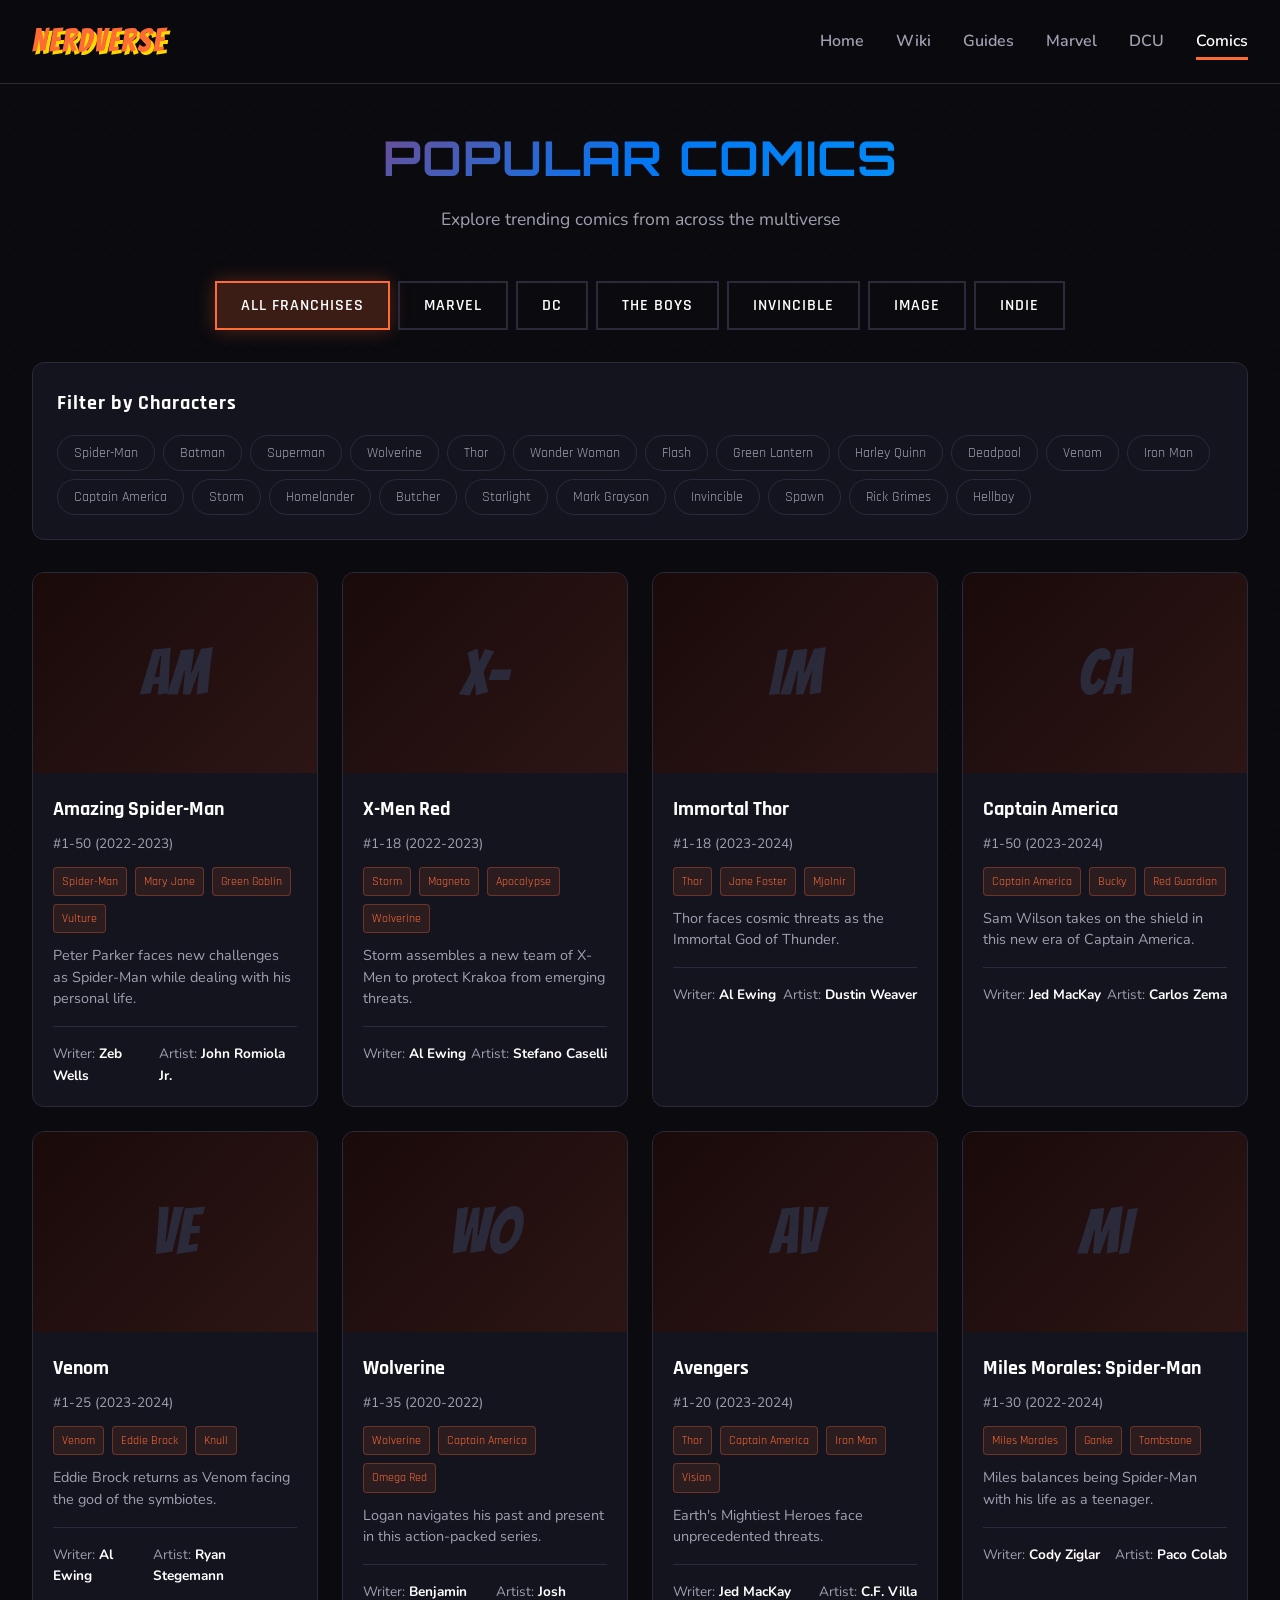
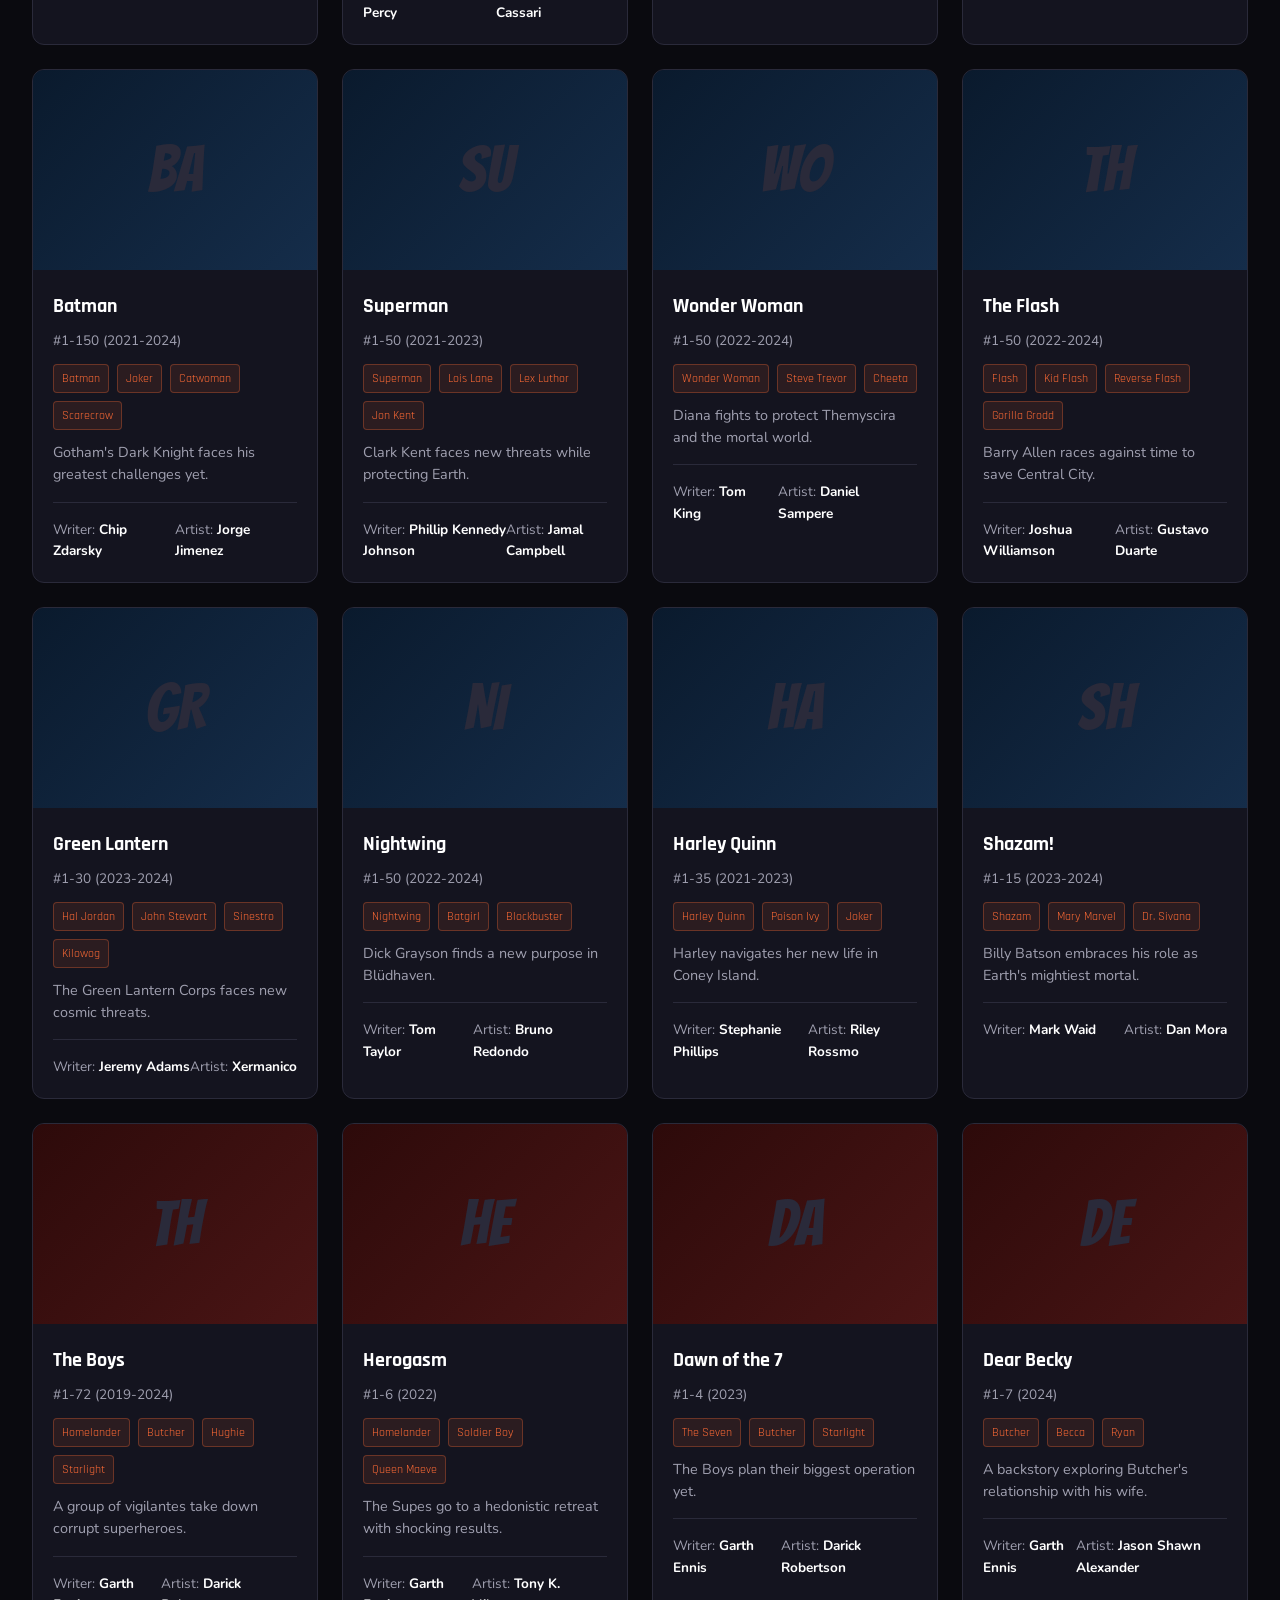
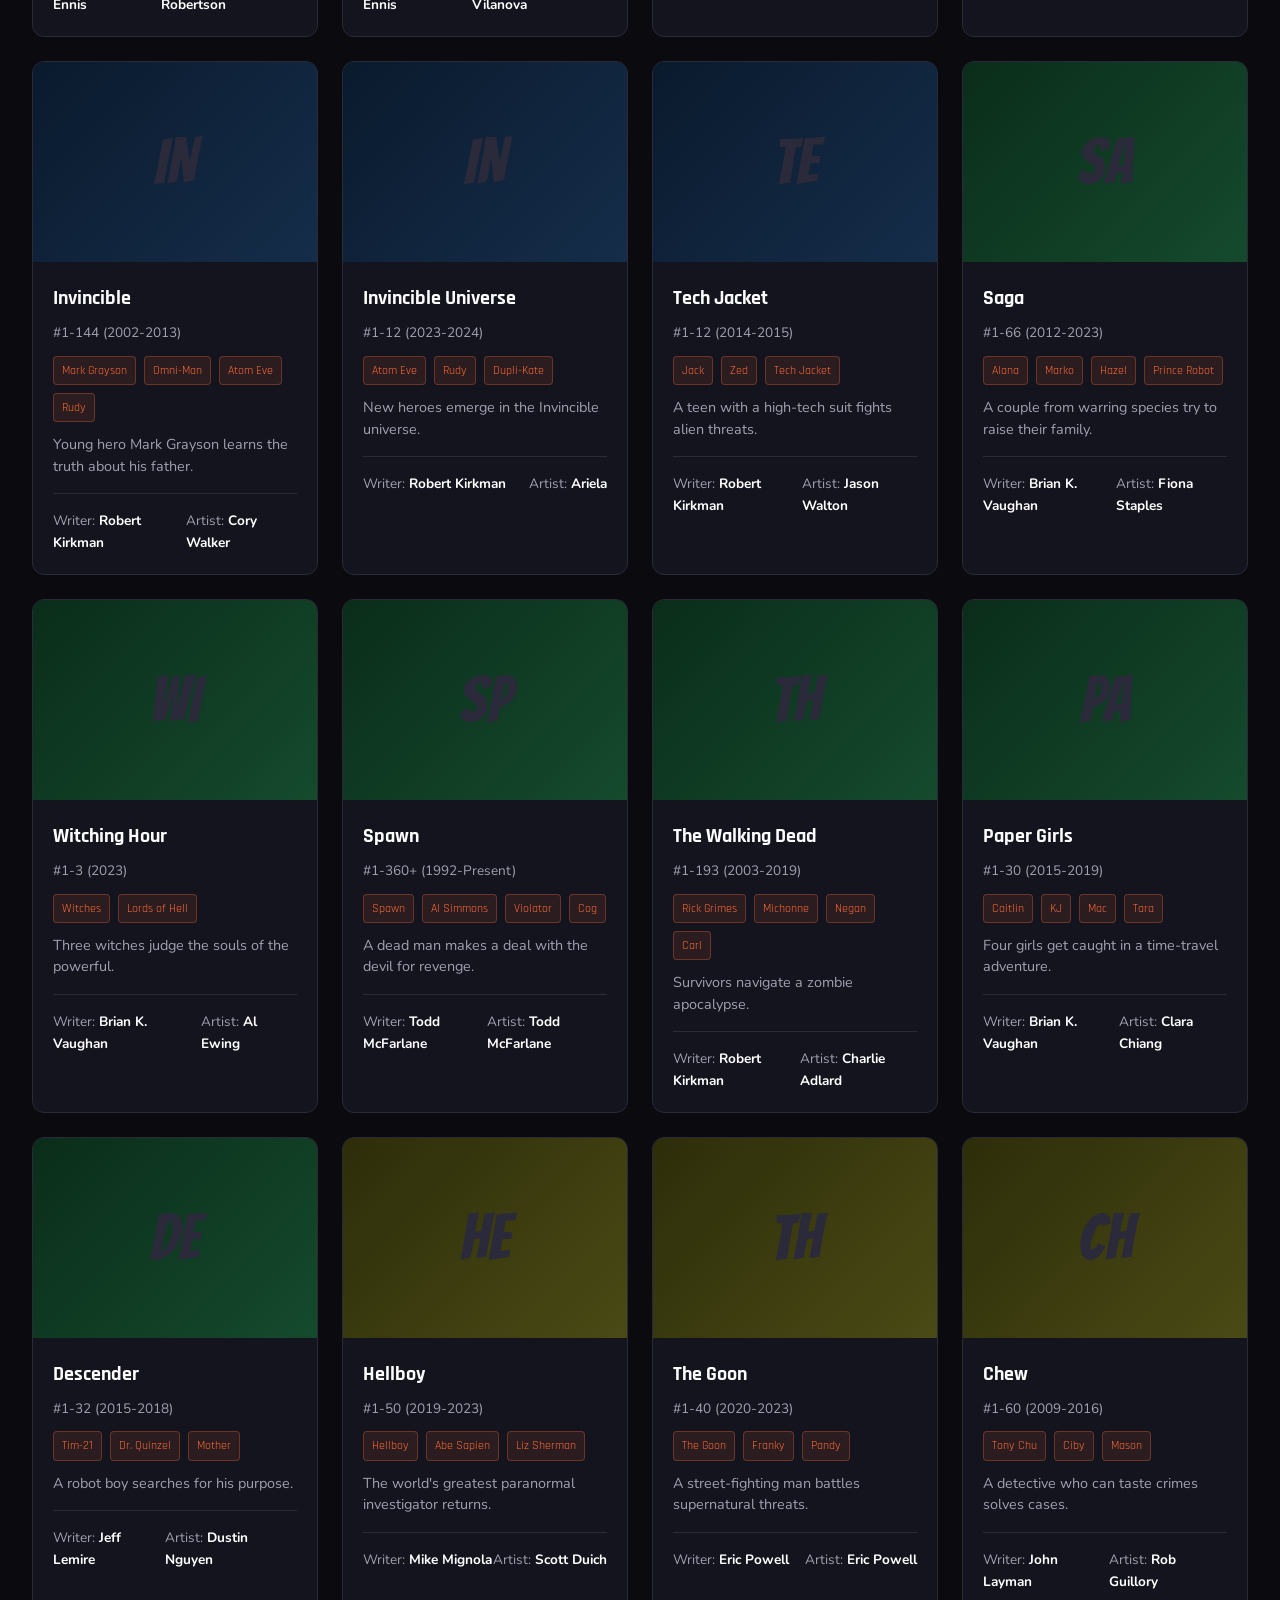
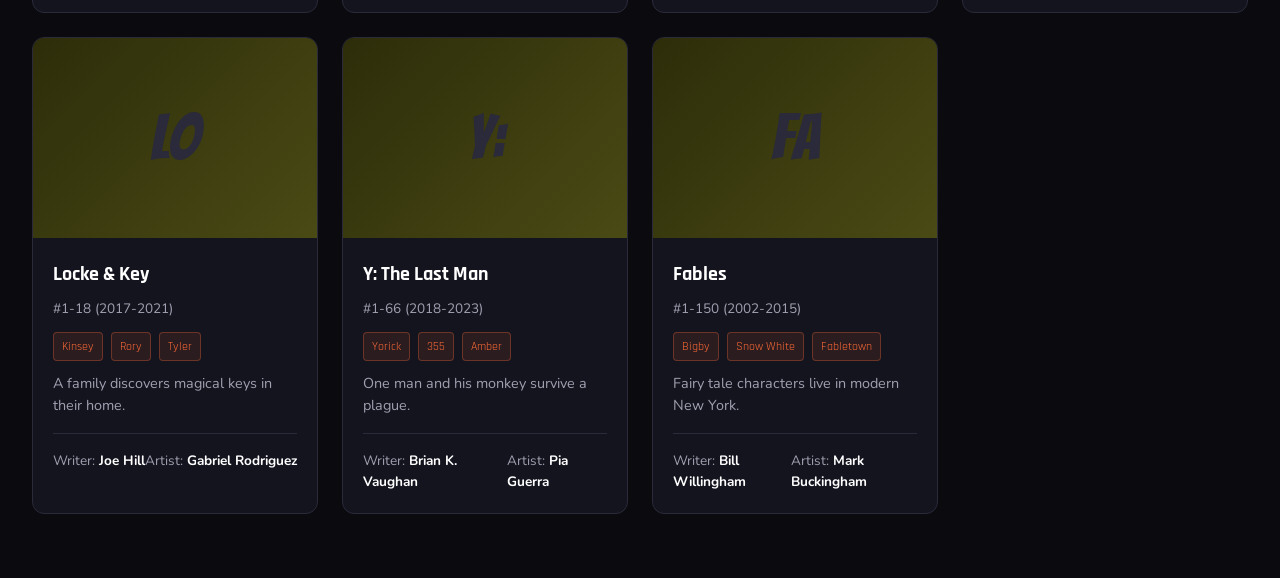
==== commit 562e969c: "api images and links" ====
--- a/comics.html
+++ b/comics.html
@@ -743,12 +743,42 @@
 
         let currentFranchise = 'all';
         let selectedCharacters = [];
-
-        // Initialize
-        function init() {
+        let comicCoverCache = {};
+
+        // Initialise
+        async function init() {
             populateCharacterChips('all');
+            await loadComicCovers();
             renderComics();
             setupEventListeners();
+        }
+
+        async function loadComicCovers() {
+            await Promise.all(comicsDatabase.map(async comic => {
+                if (comicCoverCache[comic.title]) return;
+
+                comicCoverCache[comic.title] = { image: '', link: '' };
+                try {
+                    const response = await fetch(`/api/comics?q=${encodeURIComponent(comic.title)}`);
+                    if (!response.ok) return;
+                    const results = await response.json();
+                    if (Array.isArray(results) && results.length > 0) {
+                        const issue = results[0];
+                        comicCoverCache[comic.title] = {
+                            image: issue.image || '',
+                            link: issue.site_detail_url || issue.api_detail_url || ''
+                        };
+                    }
+                } catch (error) {
+                    // Keep fallback behaviour if API call fails
+                }
+            }));
+        }
+
+        function openComicLink(url) {
+            if (url) {
+                window.open(url, '_blank', 'noopener');
+            }
         }
 
         function populateCharacterChips(franchise) {
@@ -805,23 +835,28 @@
                 return;
             }
 
-            grid.innerHTML = filtered.map(comic => `
-                <div class="comic-card" data-franchise="${comic.franchise}">
-                    <div class="comic-cover">${comic.title.substring(0, 2).toUpperCase()}</div>
-                    <div class="comic-info">
-                        <div class="comic-title">${comic.title}</div>
-                        <div class="comic-issue">${comic.issue} (${comic.year})</div>
-                        <div class="comic-characters">
-                            ${comic.characters.slice(0, 4).map(c => `<span class="character-tag">${c}</span>`).join('')}
-                        </div>
-                        <div class="comic-description">${comic.description}</div>
-                        <div class="comic-meta">
-                            <span>Writer: <strong>${comic.writer}</strong></span>
-                            <span>Artist: <strong>${comic.artist}</strong></span>
+            grid.innerHTML = filtered.map(comic => {
+                const coverData = comicCoverCache[comic.title] || { image: '', link: '' };
+                const coverImage = coverData.image ? `<img src="${escapeHtml(coverData.image)}" alt="${escapeHtml(comic.title)}" onerror="this.style.display='none'">` : `<div class="comic-icon">${comic.title.substring(0, 2).toUpperCase()}</div>`;
+                const cardLink = coverData.link ? coverData.link : '';
+                return `
+                    <div class="comic-card" data-franchise="${comic.franchise}" ${cardLink ? `onclick="openComicLink('${escapeHtml(cardLink)}')"` : ''}>
+                        <div class="comic-cover">${coverImage}</div>
+                        <div class="comic-info">
+                            <div class="comic-title">${comic.title}</div>
+                            <div class="comic-issue">${comic.issue} (${comic.year})</div>
+                            <div class="comic-characters">
+                                ${comic.characters.slice(0, 4).map(c => `<span class="character-tag">${c}</span>`).join('')}
+                            </div>
+                            <div class="comic-description">${comic.description}</div>
+                            <div class="comic-meta">
+                                <span>Writer: <strong>${comic.writer}</strong></span>
+                                <span>Artist: <strong>${comic.artist}</strong></span>
+                            </div>
                         </div>
                     </div>
-                </div>
-            `).join('');
+                `;
+            }).join('');
         }
 
         function setupEventListeners() {
@@ -840,7 +875,7 @@
             });
         }
 
-        // Initialize on load
+        // Initialise on load
         document.addEventListener('DOMContentLoaded', init);
     </script>
 </body>
--- a/css/styles.css
+++ b/css/styles.css
@@ -178,18 +178,43 @@
     animation: pulse 4s ease-in-out infinite;
 }
 
-@keyframes pulse {
-    0%, 100% { transform: translate(-50%, -50%) scale(1); opacity: 0.5; }
-    50% { transform: translate(-50%, -50%) scale(1.2); opacity: 0.8; }
+.hero::after {
+    content: '';
+    position: absolute;
+    top: 0;
+    left: 0;
+    right: 0;
+    bottom: 0;
+    background: 
+        radial-gradient(circle at 20% 80%, rgba(0, 212, 170, 0.1) 0%, transparent 50%),
+        radial-gradient(circle at 80% 20%, rgba(255, 215, 0, 0.1) 0%, transparent 50%),
+        radial-gradient(circle at 40% 40%, rgba(255, 107, 53, 0.1) 0%, transparent 50%);
+    animation: float 6s ease-in-out infinite;
+}
+
+@keyframes float {
+    0%, 100% { transform: translateY(0px) rotate(0deg); }
+    33% { transform: translateY(-10px) rotate(1deg); }
+    66% { transform: translateY(5px) rotate(-1deg); }
 }
 
 .hero h1 {
     font-family: 'Bangers', cursive;
     font-size: 5rem;
     color: var(--primary);
-    text-shadow: 4px 4px 0 var(--accent), 8px 8px 0 rgba(0,0,0,0.3);
+    text-shadow: 
+        4px 4px 0 var(--accent), 
+        8px 8px 0 rgba(0,0,0,0.3),
+        0 0 20px rgba(255, 107, 53, 0.5);
     margin-bottom: 1rem;
-    animation: slideIn 1s ease;
+    animation: slideIn 1s ease, glow 2s ease-in-out infinite alternate;
+    position: relative;
+    z-index: 2;
+}
+
+@keyframes glow {
+    from { text-shadow: 4px 4px 0 var(--accent), 8px 8px 0 rgba(0,0,0,0.3), 0 0 20px rgba(255, 107, 53, 0.5); }
+    to { text-shadow: 4px 4px 0 var(--accent), 8px 8px 0 rgba(0,0,0,0.3), 0 0 30px rgba(255, 107, 53, 0.8); }
 }
 
 @keyframes slideIn {
@@ -208,11 +233,41 @@
     color: var(--text-secondary);
     margin-bottom: 3rem;
     max-width: 600px;
+    position: relative;
+    z-index: 2;
+    animation: fadeInUp 1.5s ease 0.5s both;
+}
+
+@keyframes fadeInUp {
+    from {
+        transform: translateY(30px);
+        opacity: 0;
+    }
+    to {
+        transform: translateY(0);
+        opacity: 1;
+    }
 }
 
 .hero .tagline span {
     color: var(--secondary);
     font-weight: 700;
+    position: relative;
+}
+
+.hero .tagline span::after {
+    content: '';
+    position: absolute;
+    bottom: -2px;
+    left: 0;
+    width: 0;
+    height: 2px;
+    background: var(--secondary);
+    animation: underline 2s ease 1s both;
+}
+
+@keyframes underline {
+    to { width: 100%; }
 }
 
 .hero-buttons {
@@ -220,6 +275,67 @@
     gap: 1.5rem;
     flex-wrap: wrap;
     justify-content: center;
+    position: relative;
+    z-index: 2;
+    animation: fadeInUp 1.5s ease 1s both;
+}
+
+.hero-stats {
+    display: flex;
+    gap: 2rem;
+    justify-content: center;
+    margin-top: 3rem;
+    position: relative;
+    z-index: 2;
+    animation: fadeInUp 1.5s ease 1.5s both;
+}
+
+.stat {
+    text-align: center;
+    padding: 1rem;
+    background: rgba(255, 255, 255, 0.05);
+    border-radius: 12px;
+    border: 1px solid rgba(255, 255, 255, 0.1);
+    backdrop-filter: blur(10px);
+}
+
+.stat-number {
+    font-size: 2rem;
+    display: block;
+    margin-bottom: 0.5rem;
+}
+
+.stat-label {
+    font-size: 0.9rem;
+    color: var(--text-secondary);
+    font-weight: 600;
+}
+
+/* Responsive Design */
+@media (max-width: 768px) {
+    .hero h1 {
+        font-size: 3rem;
+    }
+    
+    .hero .tagline {
+        font-size: 1.2rem;
+    }
+    
+    .hero-buttons {
+        flex-direction: column;
+        align-items: center;
+    }
+    
+    .hero-stats {
+        flex-direction: column;
+        gap: 1rem;
+        margin-top: 2rem;
+    }
+    
+    .assistant-grid {
+        grid-template-columns: 1fr;
+        gap: 1.5rem;
+    }
 }
 
 /* Buttons */
@@ -279,11 +395,11 @@
 /* Assistant Cards Grid */
 .assistant-grid {
     display: grid;
-    grid-template-columns: repeat(auto-fit, minmax(300px, 1fr));
+    grid-template-columns: repeat(auto-fit, minmax(350px, 1fr));
     gap: 2rem;
-    padding: 4rem 2rem;
     max-width: 1200px;
-    margin: 0 auto;
+    margin: 4rem auto;
+    padding: 0 2rem;
 }
 
 .assistant-card {
@@ -292,51 +408,70 @@
     border-radius: 20px;
     padding: 2rem;
     text-align: center;
-    transition: all 0.4s ease;
+    transition: all 0.4s cubic-bezier(0.175, 0.885, 0.32, 1.275);
     cursor: pointer;
     position: relative;
     overflow: hidden;
+    box-shadow: 0 4px 20px rgba(0, 0, 0, 0.1);
 }
 
 .assistant-card::before {
     content: '';
     position: absolute;
     top: 0;
-    left: 0;
-    right: 0;
-    height: 4px;
-    background: linear-gradient(90deg, var(--primary), var(--secondary));
-    transform: scaleX(0);
-    transition: transform 0.4s ease;
+    left: -100%;
+    width: 100%;
+    height: 100%;
+    background: linear-gradient(90deg, transparent, rgba(255, 107, 53, 0.1), transparent);
+    transition: left 0.5s ease;
 }
 
 .assistant-card:hover {
-    transform: translateY(-10px);
-    box-shadow: 0 20px 40px rgba(255, 107, 53, 0.2);
+    transform: translateY(-10px) scale(1.02);
     border-color: var(--primary);
+    box-shadow: 
+        0 20px 40px rgba(0, 0, 0, 0.2),
+        0 0 30px rgba(255, 107, 53, 0.2);
 }
 
 .assistant-card:hover::before {
-    transform: scaleX(1);
+    left: 100%;
 }
 
 .assistant-icon {
     font-size: 4rem;
     margin-bottom: 1rem;
+    display: block;
+    transition: transform 0.3s ease;
+}
+
+.assistant-card:hover .assistant-icon {
+    transform: scale(1.1) rotate(5deg);
 }
 
 .assistant-card h3 {
     font-family: 'Bangers', cursive;
     font-size: 1.75rem;
     color: var(--primary);
-    margin-bottom: 0.5rem;
-    letter-spacing: 1px;
+    margin-bottom: 1rem;
+    position: relative;
 }
 
 .assistant-card p {
     color: var(--text-secondary);
     margin-bottom: 1.5rem;
     line-height: 1.6;
+    position: relative;
+}
+
+.assistant-card .btn {
+    margin-top: auto;
+    transition: all 0.3s ease;
+}
+
+.assistant-card:hover .btn {
+    transform: translateY(-2px);
+    box-shadow: 0 8px 25px rgba(255, 107, 53, 0.4);
 }
 
 /* Chat Interface */
@@ -511,6 +646,130 @@
 .quick-prompt:hover {
     border-color: var(--secondary);
     color: var(--secondary);
+}
+
+.tts-controls {
+    display: grid;
+    grid-template-columns: minmax(220px, 1fr) minmax(240px, 1.4fr) auto auto;
+    gap: 0.75rem;
+    align-items: center;
+    padding: 1rem 1.25rem;
+    background: rgba(20, 20, 34, 0.95);
+    border: 1px solid rgba(255, 255, 255, 0.1);
+    border-radius: 28px;
+    margin-bottom: 1rem;
+}
+
+.tts-toggle {
+    display: flex;
+    align-items: center;
+    gap: 0.85rem;
+    cursor: pointer;
+    color: var(--text-primary);
+    min-width: 220px;
+}
+
+.tts-toggle input {
+    position: absolute;
+    opacity: 0;
+    width: 0;
+    height: 0;
+}
+
+.toggle-switch {
+    width: 48px;
+    height: 28px;
+    background: var(--border);
+    border-radius: 999px;
+    position: relative;
+    transition: background 0.3s ease;
+    flex-shrink: 0;
+}
+
+.toggle-switch::after {
+    content: '';
+    position: absolute;
+    top: 3px;
+    left: 3px;
+    width: 22px;
+    height: 22px;
+    border-radius: 50%;
+    background: white;
+    transition: transform 0.3s ease;
+    box-shadow: 0 3px 10px rgba(0, 0, 0, 0.22);
+}
+
+.tts-toggle input:checked + .toggle-switch {
+    background: linear-gradient(135deg, var(--secondary), #7bffcf);
+}
+
+.tts-toggle input:checked + .toggle-switch::after {
+    transform: translateX(20px);
+}
+
+.tts-label {
+    color: var(--text-secondary);
+    font-size: 0.95rem;
+    font-weight: 700;
+}
+
+.voice-select {
+    min-width: 240px;
+    max-width: 100%;
+    padding: 0.85rem 1rem;
+    border-radius: 999px;
+    border: 1px solid var(--border);
+    background: var(--bg);
+    color: var(--text-primary);
+    font-size: 0.95rem;
+    outline: none;
+    transition: border-color 0.3s ease, transform 0.2s ease;
+}
+
+.voice-select:focus {
+    border-color: var(--secondary);
+    transform: translateY(-1px);
+}
+
+.speaker-btn,
+.mute-btn {
+    min-width: 110px;
+    padding: 0.85rem 1.2rem;
+    border: none;
+    border-radius: 999px;
+    font-weight: 700;
+    cursor: pointer;
+    transition: transform 0.2s ease, box-shadow 0.2s ease, background 0.3s ease;
+}
+
+.speaker-btn {
+    background: linear-gradient(135deg, var(--primary), #ff8c5a);
+    color: white;
+}
+
+.mute-btn {
+    background: rgba(255, 255, 255, 0.08);
+    color: var(--text-secondary);
+    border: 1px solid rgba(255, 255, 255, 0.12);
+}
+
+.speaker-btn:hover,
+.mute-btn:hover {
+    transform: translateY(-1px);
+    box-shadow: 0 12px 22px rgba(0, 0, 0, 0.22);
+}
+
+@media (max-width: 860px) {
+    .tts-controls {
+        grid-template-columns: 1fr;
+    }
+
+    .tts-toggle,
+    .voice-select,
+    .speaker-btn,
+    .mute-btn {
+        width: 100%;
+    }
 }
 
 /* Recommendations Page */
@@ -625,6 +884,24 @@
     align-items: center;
     justify-content: center;
     font-size: 4rem;
+    overflow: hidden;
+    position: relative;
+}
+
+.comic-cover img {
+    width: 100%;
+    height: 100%;
+    object-fit: cover;
+    transition: transform 0.3s ease;
+}
+
+.comic-cover:hover img {
+    transform: scale(1.05);
+}
+
+.comic-icon {
+    font-size: 4rem;
+    color: var(--border);
 }
 
 .comic-info {
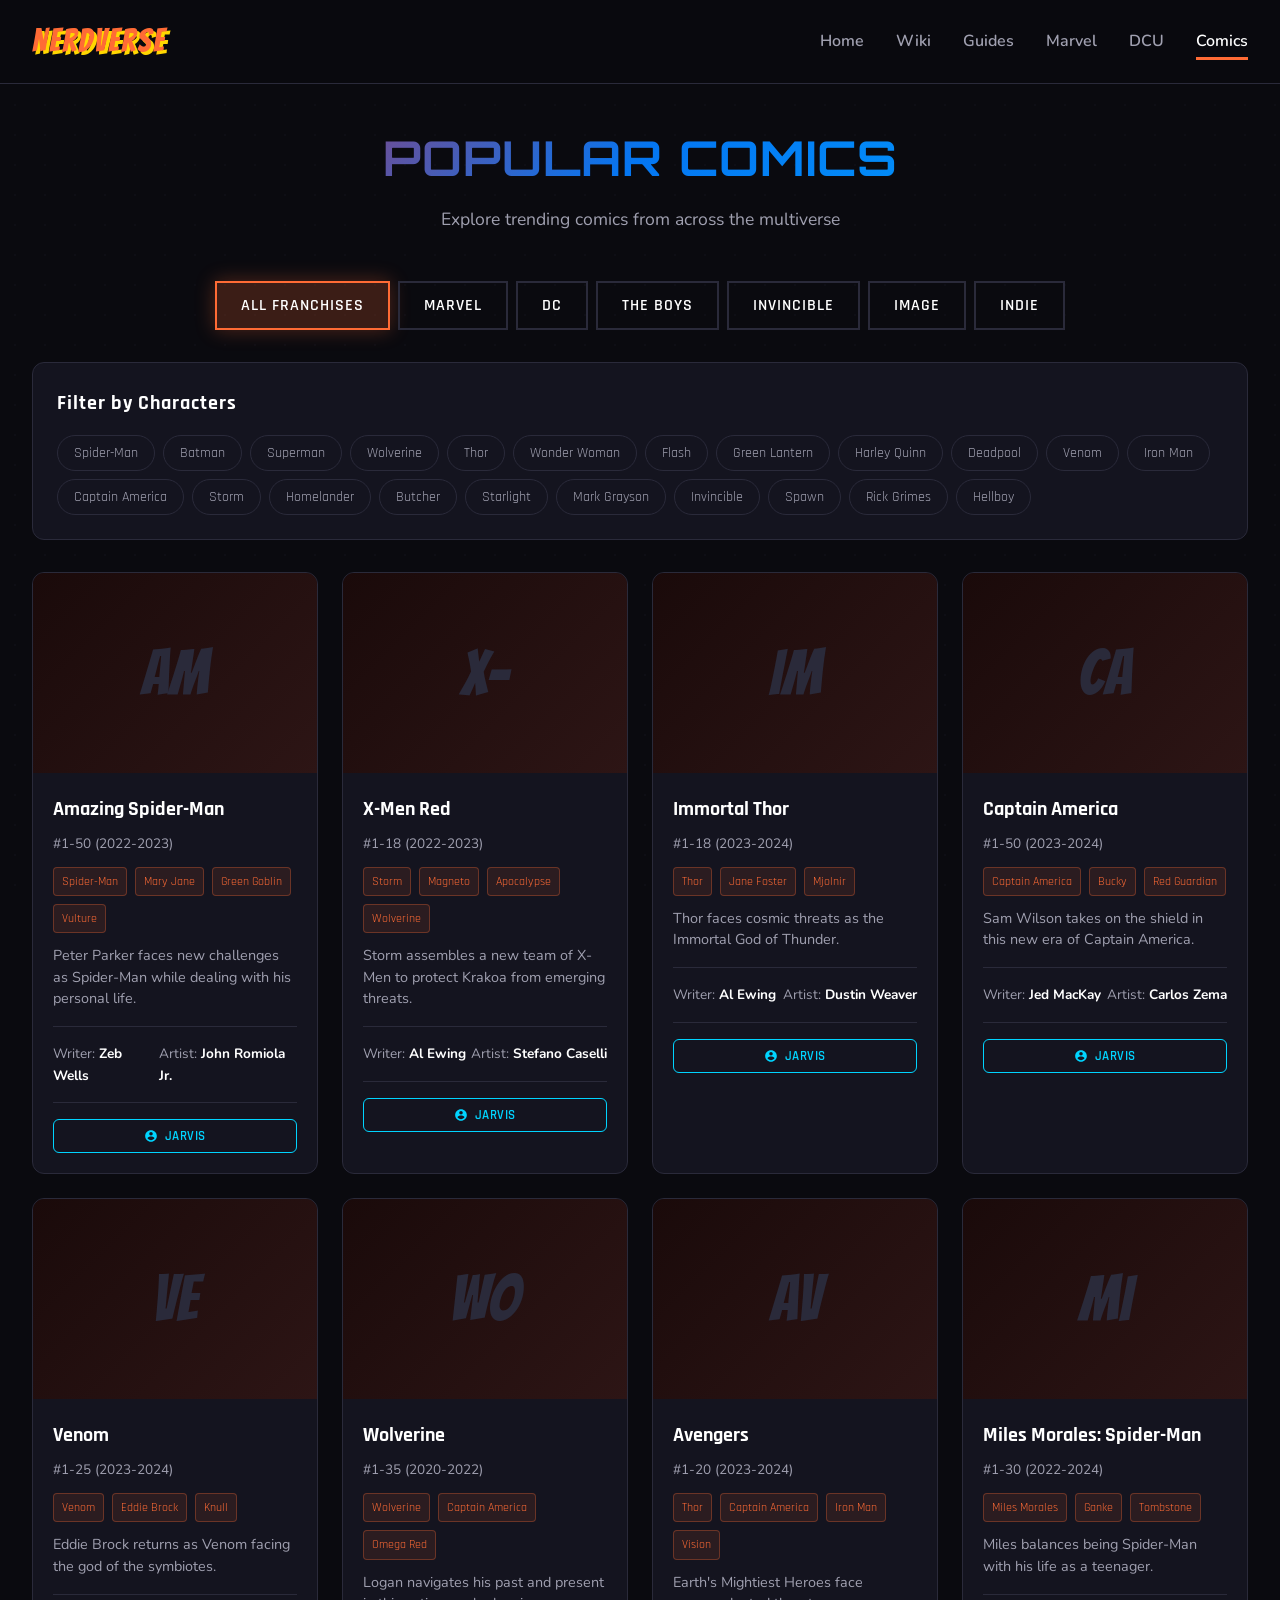
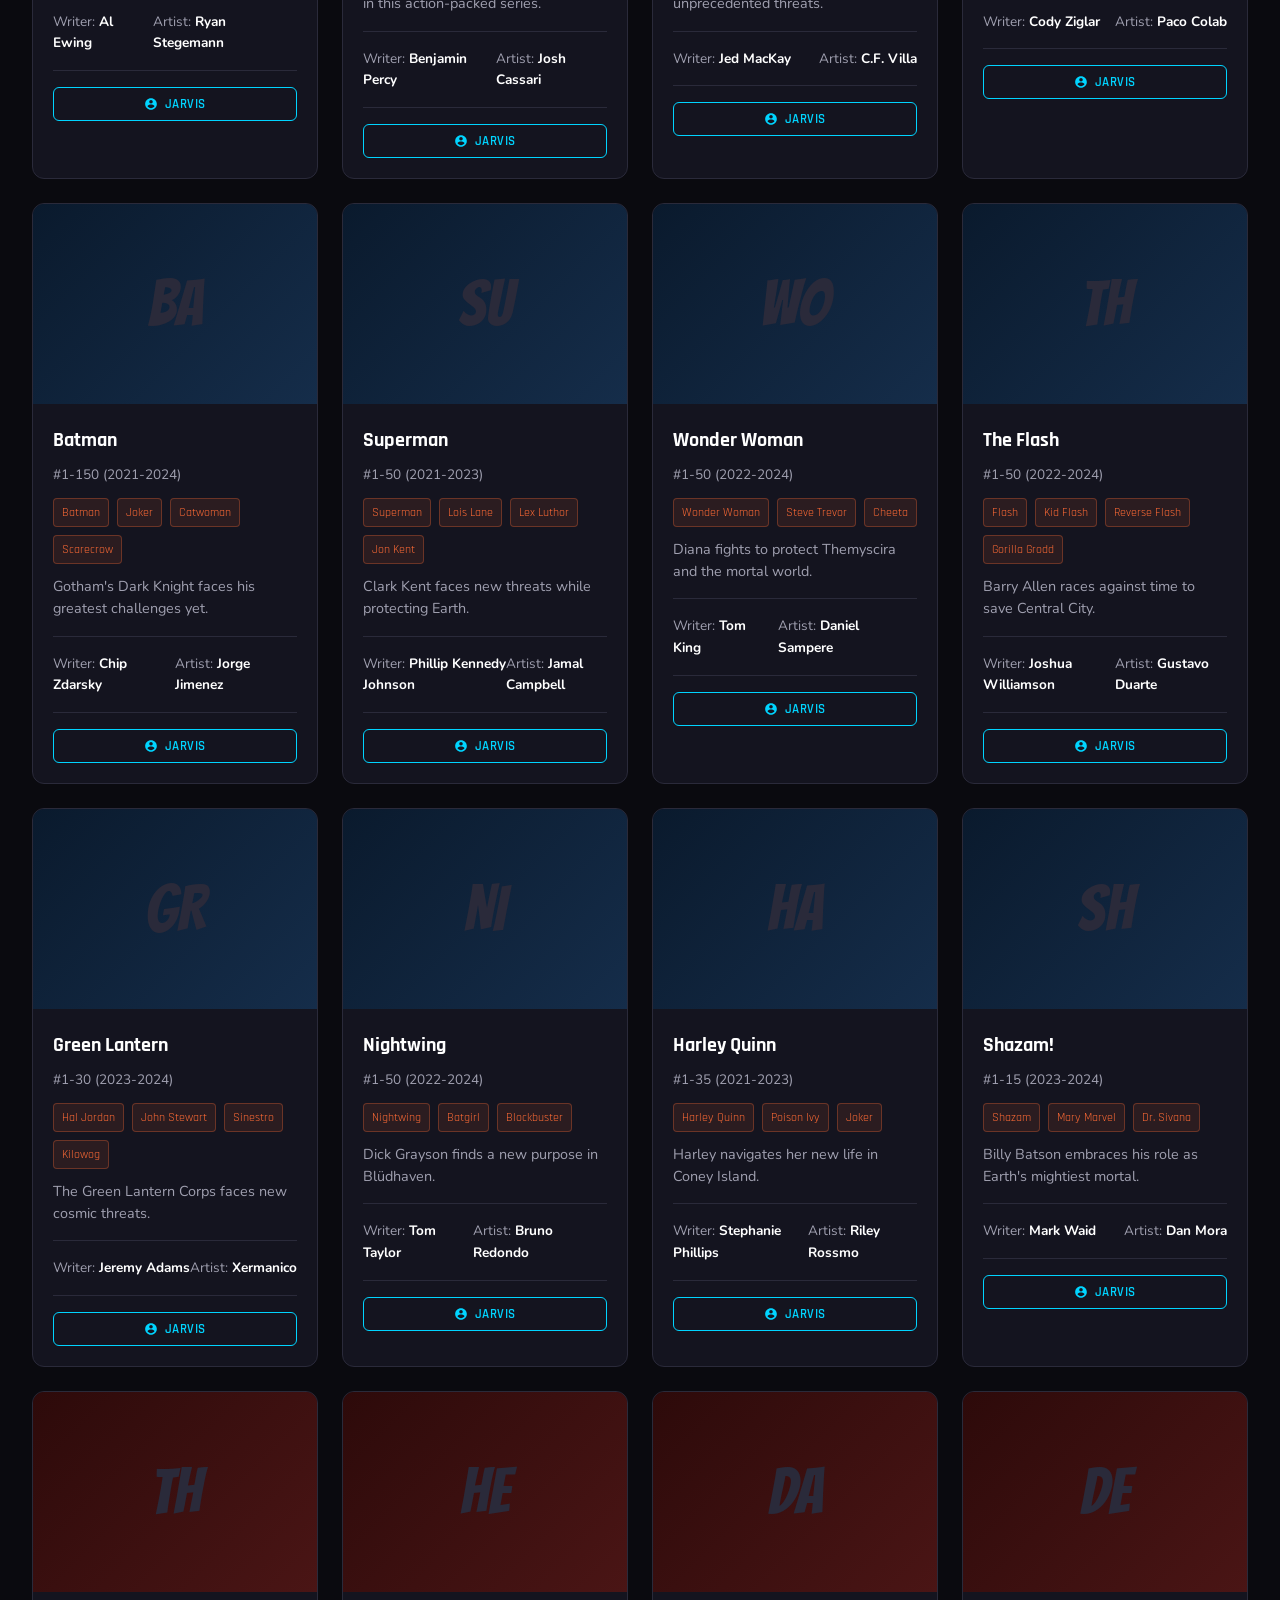
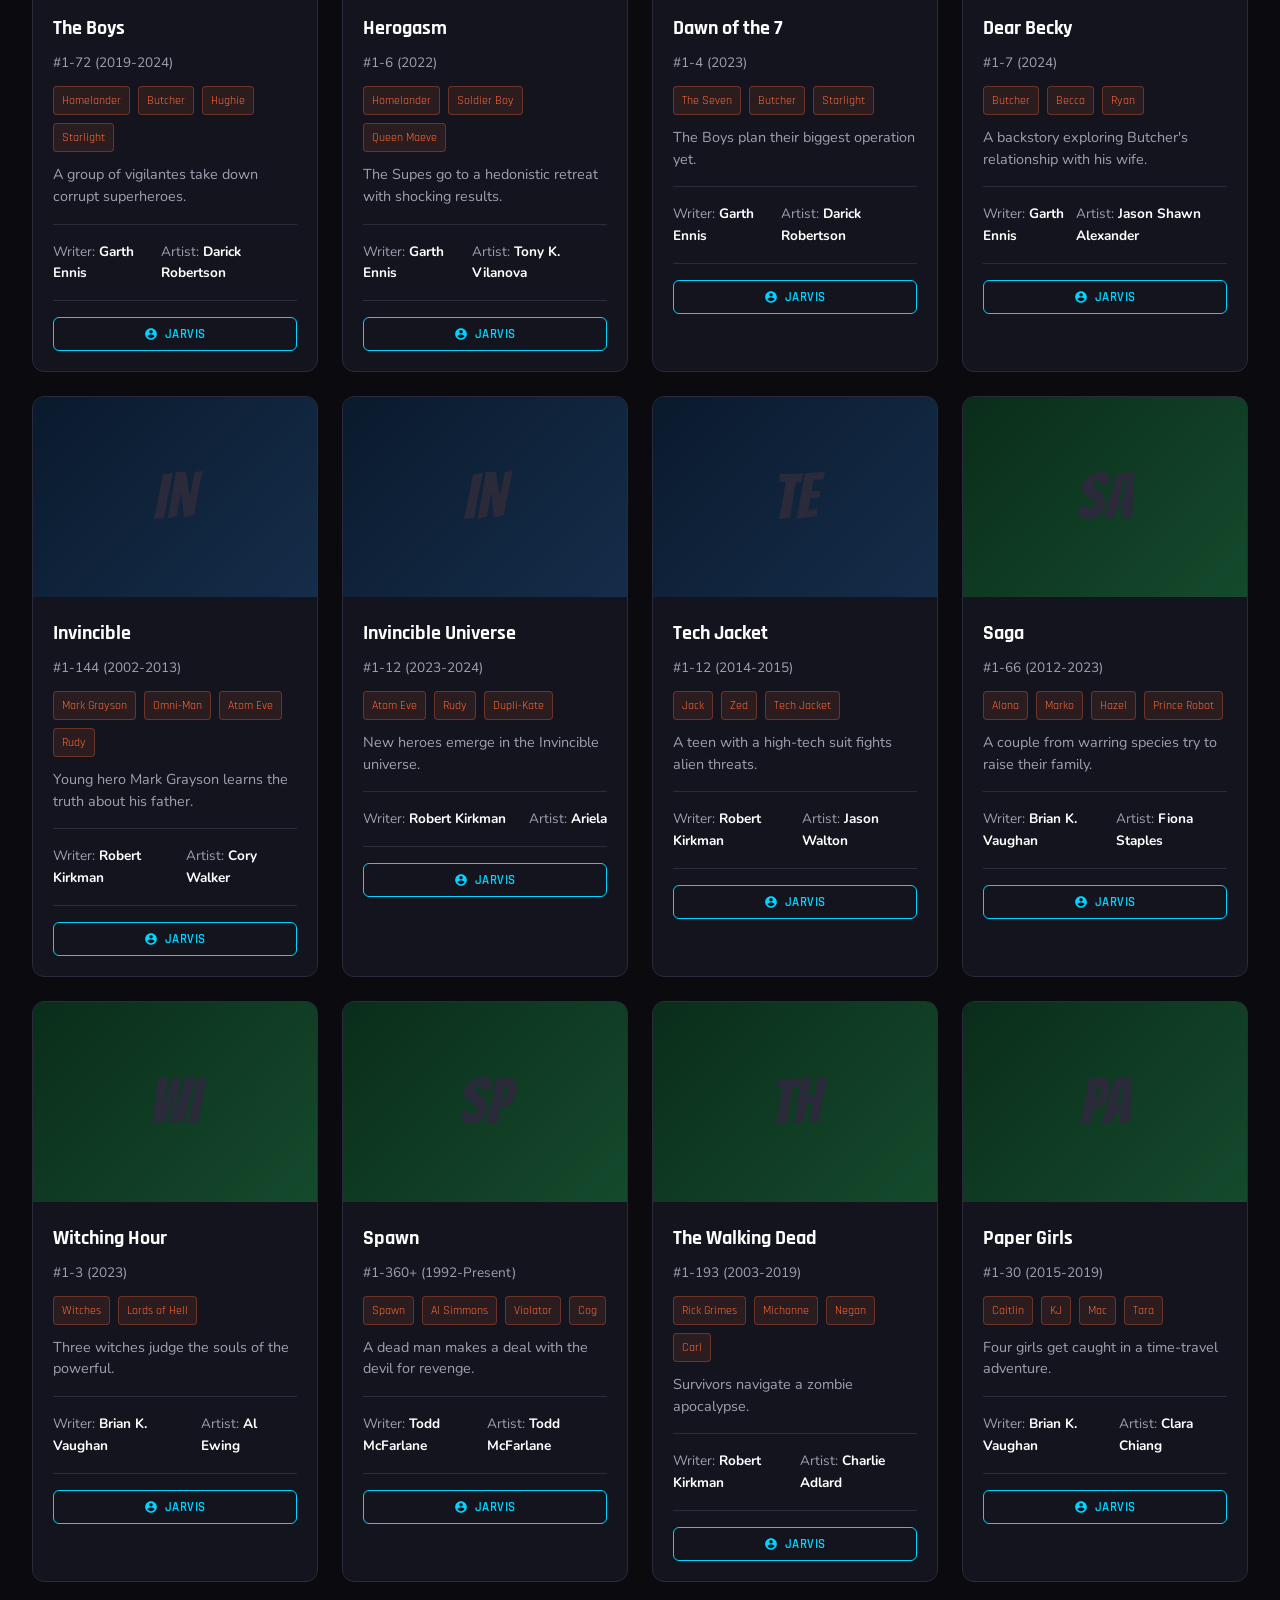
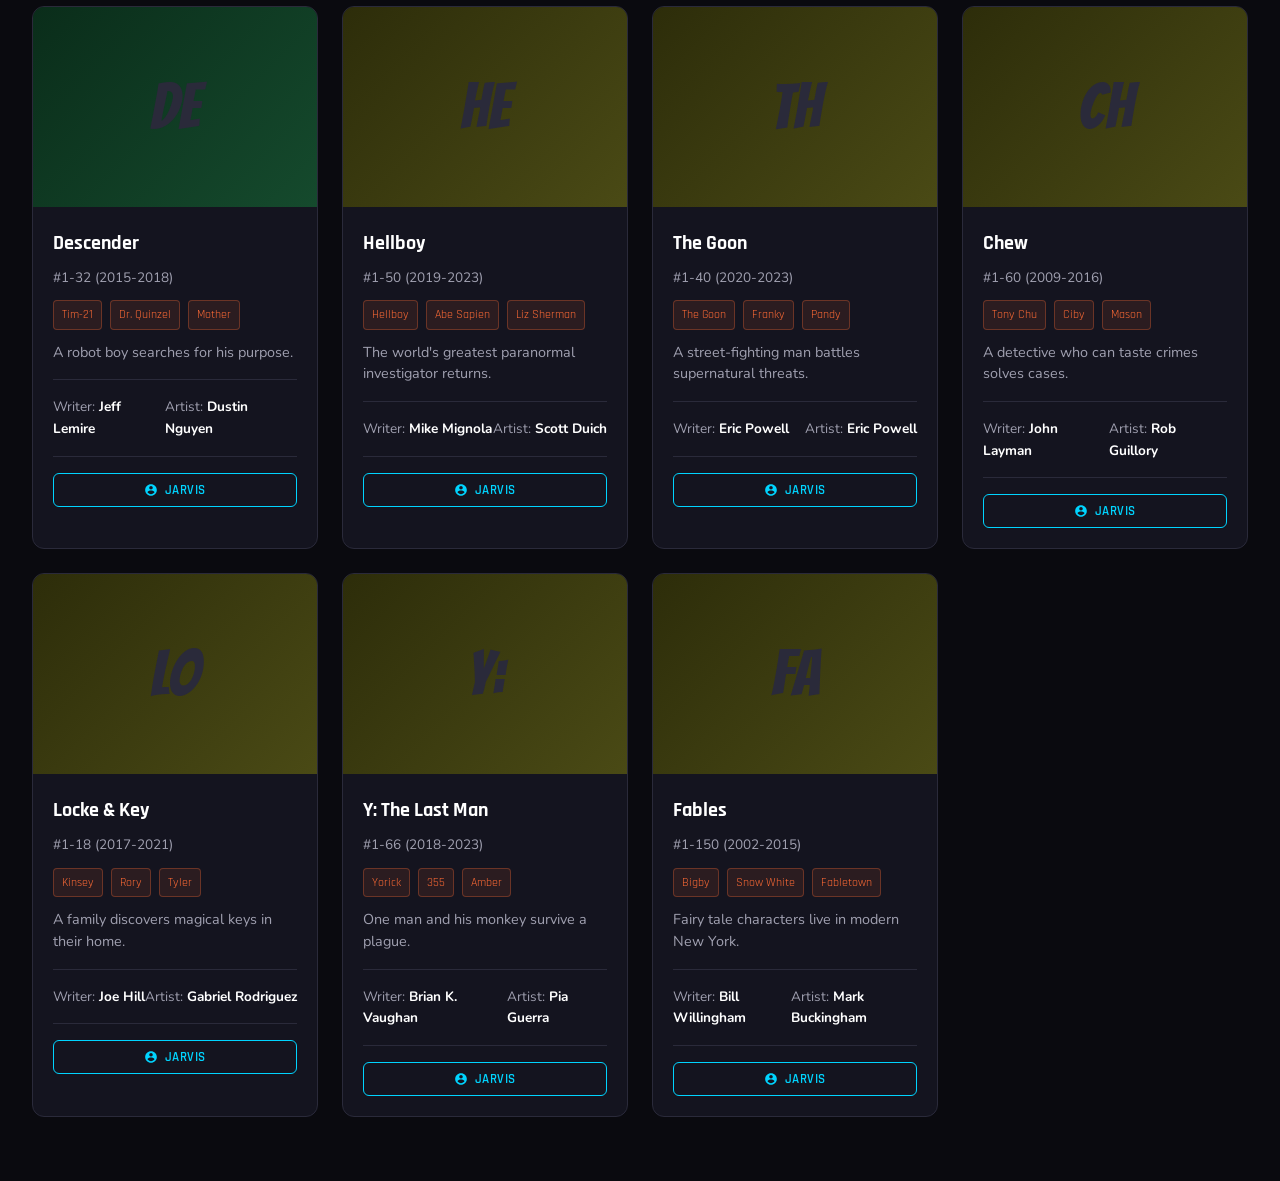
==== commit 4a5b966c: "buttons on comics page" ====
--- a/comics.html
+++ b/comics.html
@@ -277,6 +277,62 @@
 
         .comic-meta span strong {
             color: var(--text-primary);
+        }
+
+        /* Action Buttons */
+        .comic-actions {
+            display: flex;
+            gap: 0.5rem;
+            margin-top: 1rem;
+            padding-top: 1rem;
+            border-top: 1px solid var(--border);
+        }
+
+        .action-btn {
+            flex: 1;
+            padding: 0.5rem 0.75rem;
+            font-family: 'Rajdhani', sans-serif;
+            font-size: 0.8rem;
+            font-weight: 600;
+            border: 1px solid var(--border);
+            border-radius: 6px;
+            cursor: pointer;
+            transition: all 0.3s ease;
+            display: flex;
+            align-items: center;
+            justify-content: center;
+            gap: 0.4rem;
+            text-transform: uppercase;
+            letter-spacing: 0.5px;
+        }
+
+        .action-btn.comic-vine {
+            background: transparent;
+            color: #00a164;
+            border-color: #00a164;
+        }
+
+        .action-btn.comic-vine:hover {
+            background: #00a164;
+            color: white;
+            box-shadow: 0 0 15px rgba(0, 161, 100, 0.4);
+        }
+
+        .action-btn.jarvis-chat {
+            background: transparent;
+            color: #00d4ff;
+            border-color: #00d4ff;
+        }
+
+        .action-btn.jarvis-chat:hover {
+            background: #00d4ff;
+            color: #0a0f1a;
+            box-shadow: 0 0 15px rgba(0, 212, 255, 0.4);
+        }
+
+        .action-btn svg {
+            width: 14px;
+            height: 14px;
         }
 
         /* No Results */
@@ -781,6 +837,11 @@
             }
         }
 
+        function openJarvisChat(comicTitle) {
+            // Navigate to Jarvis comic chat page with the comic pre-selected
+            window.location.href = `jarvis_comic.html?comic=${comicTitle}`;
+        }
+
         function populateCharacterChips(franchise) {
             const container = document.getElementById('character-chips');
             const characters = franchiseCharacters[franchise] || franchiseCharacters.all;
@@ -838,9 +899,9 @@
             grid.innerHTML = filtered.map(comic => {
                 const coverData = comicCoverCache[comic.title] || { image: '', link: '' };
                 const coverImage = coverData.image ? `<img src="${escapeHtml(coverData.image)}" alt="${escapeHtml(comic.title)}" onerror="this.style.display='none'">` : `<div class="comic-icon">${comic.title.substring(0, 2).toUpperCase()}</div>`;
-                const cardLink = coverData.link ? coverData.link : '';
+                const comicVineLink = coverData.link || '';
                 return `
-                    <div class="comic-card" data-franchise="${comic.franchise}" ${cardLink ? `onclick="openComicLink('${escapeHtml(cardLink)}')"` : ''}>
+                    <div class="comic-card" data-franchise="${comic.franchise}">
                         <div class="comic-cover">${coverImage}</div>
                         <div class="comic-info">
                             <div class="comic-title">${comic.title}</div>
@@ -852,6 +913,18 @@
                             <div class="comic-meta">
                                 <span>Writer: <strong>${comic.writer}</strong></span>
                                 <span>Artist: <strong>${comic.artist}</strong></span>
+                            </div>
+                            <div class="comic-actions">
+                                ${comicVineLink ? `
+                                <button class="action-btn comic-vine" onclick="openComicLink('${escapeHtml(comicVineLink)}')" title="View on Comic Vine">
+                                    <svg viewBox="0 0 24 24" fill="currentColor"><path d="M12 2C6.48 2 2 6.48 2 12s4.48 10 10 10 10-4.48 10-10S17.52 2 12 2zm-1 17.93c-3.95-.49-7-3.85-7-7.93 0-.62.08-1.21.21-1.79L9 15v1c0 1.1.9 2 2 2v1.93zm6.9-2.54c-.26-.81-1-1.39-1.9-1.39h-1v-3c0-.55-.45-1-1-1H8v-2h2c.55 0 1-.45 1-1V7h2c1.1 0 2-.9 2-2v-.41c2.93 1.19 5 4.06 5 7.41 0 2.08-.8 3.97-2.1 5.39z"/></svg>
+                                    Comic Vine
+                                </button>
+                                ` : ''}
+                                <button class="action-btn jarvis-chat" onclick="openJarvisChat('${encodeURIComponent(comic.title)}')" title="Chat with Jarvis">
+                                    <svg viewBox="0 0 24 24" fill="currentColor"><path d="M12 2C6.48 2 2 6.48 2 12s4.48 10 10 10 10-4.48 10-10S17.52 2 12 2zm0 3c1.66 0 3 1.34 3 3s-1.34 3-3 3-3-1.34-3-3 1.34-3 3-3zm0 14.2c-2.5 0-4.71-1.28-6-3.22.03-1.99 4-3.08 6-3.08 1.99 0 5.97 1.09 6 3.08-1.29 1.94-3.5 3.22-6 3.22z"/></svg>
+                                    Jarvis
+                                </button>
                             </div>
                         </div>
                     </div>
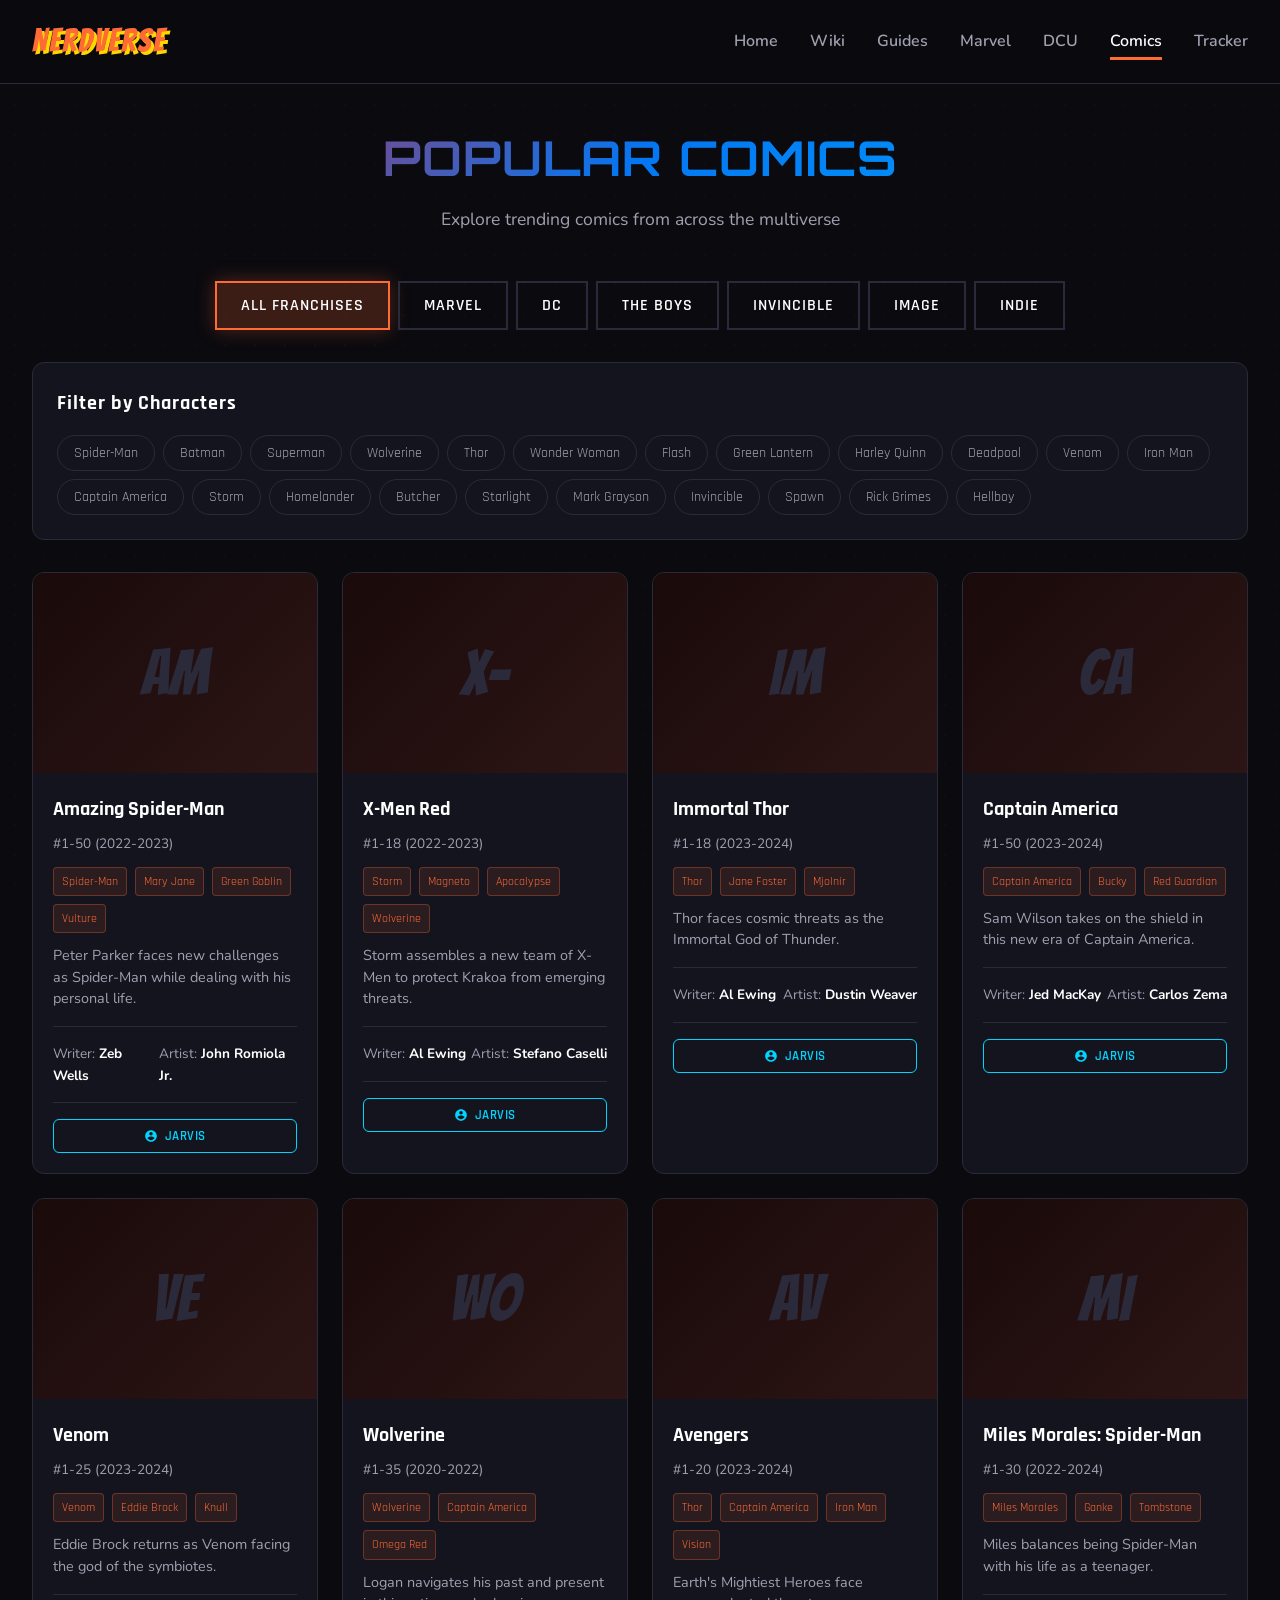
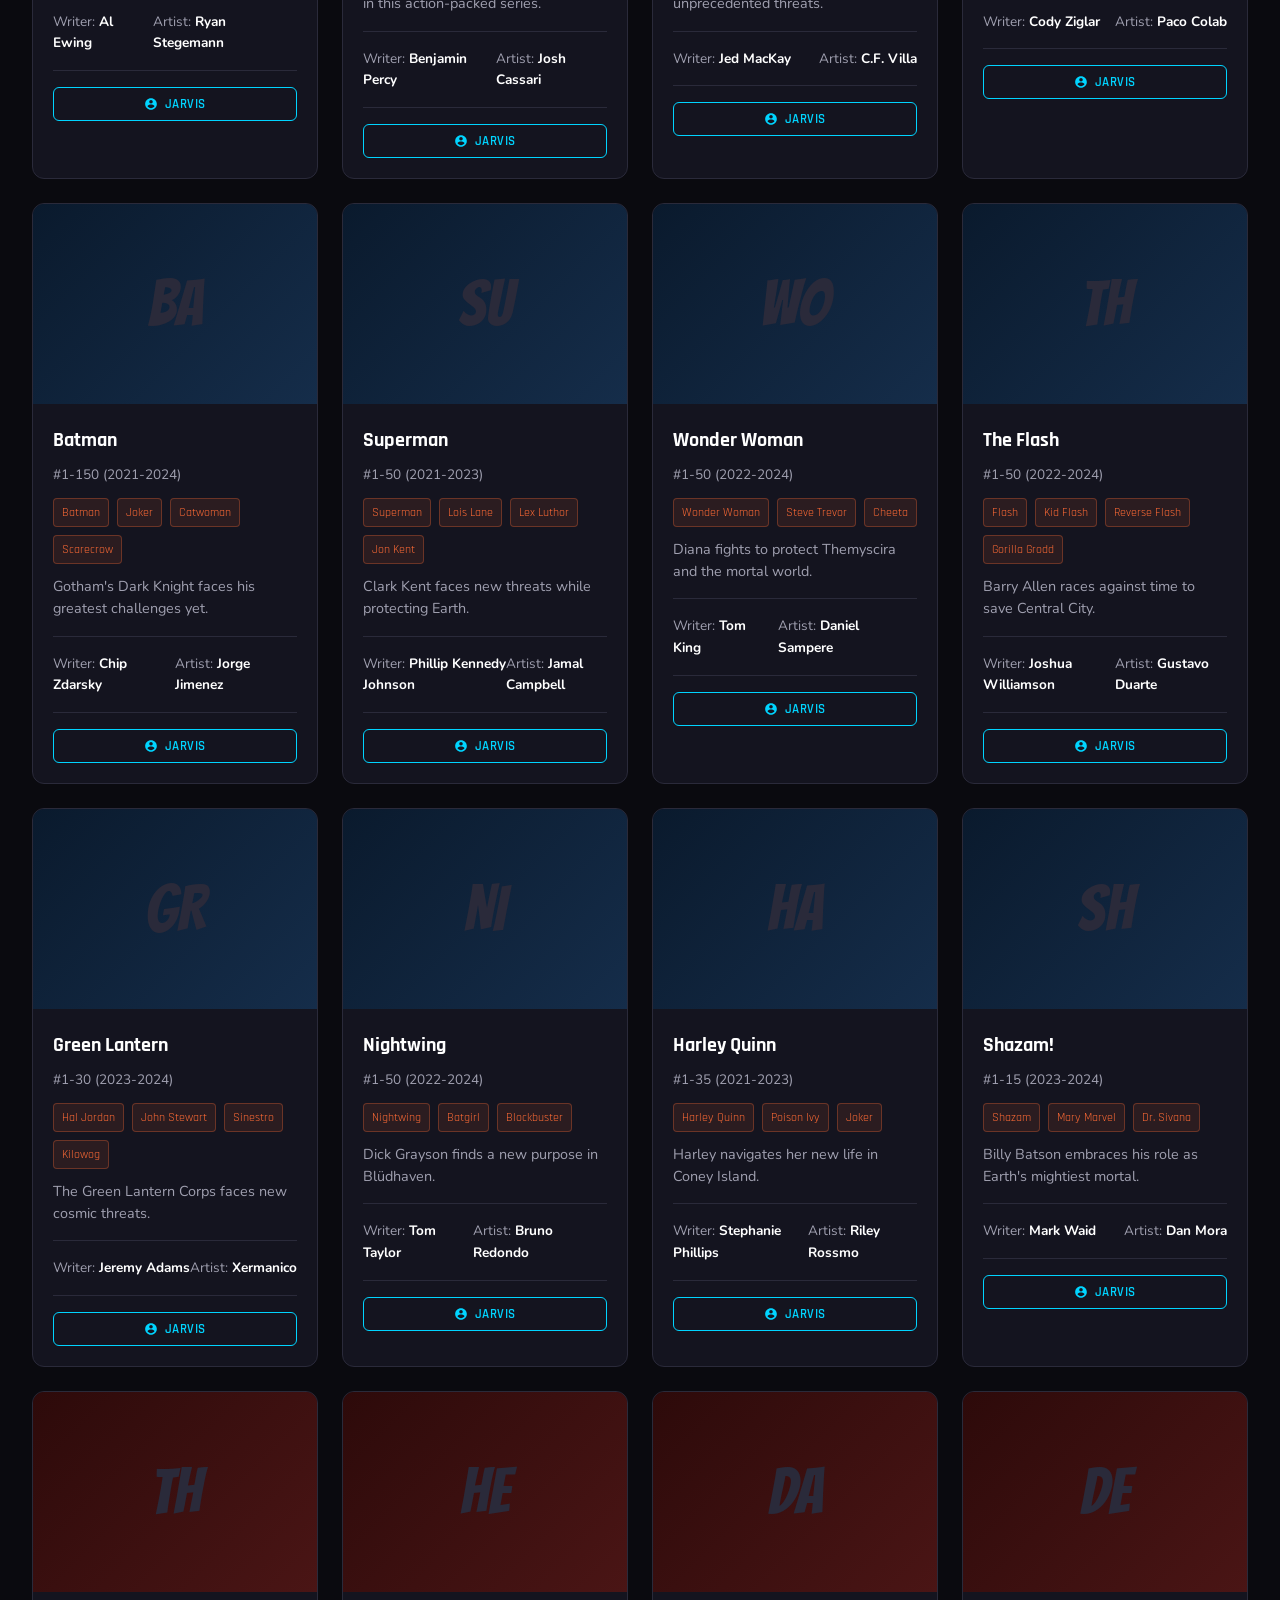
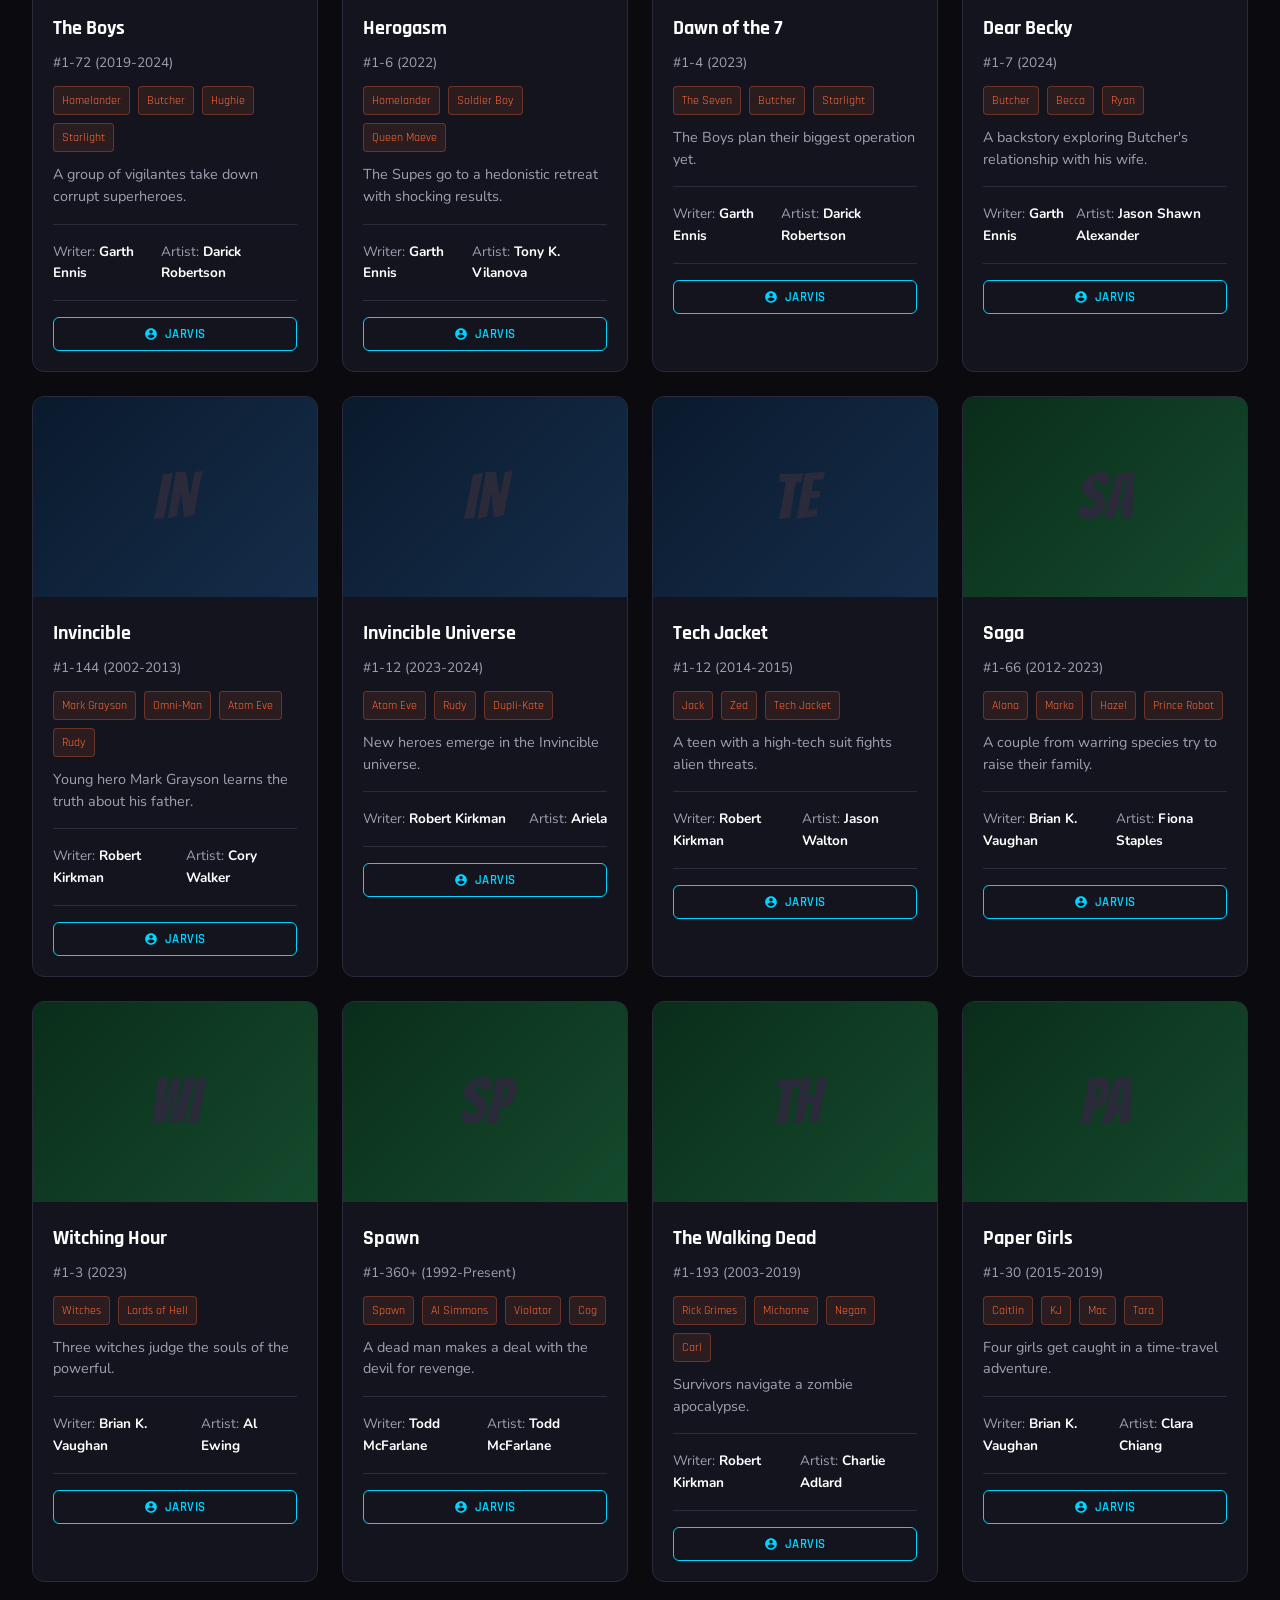
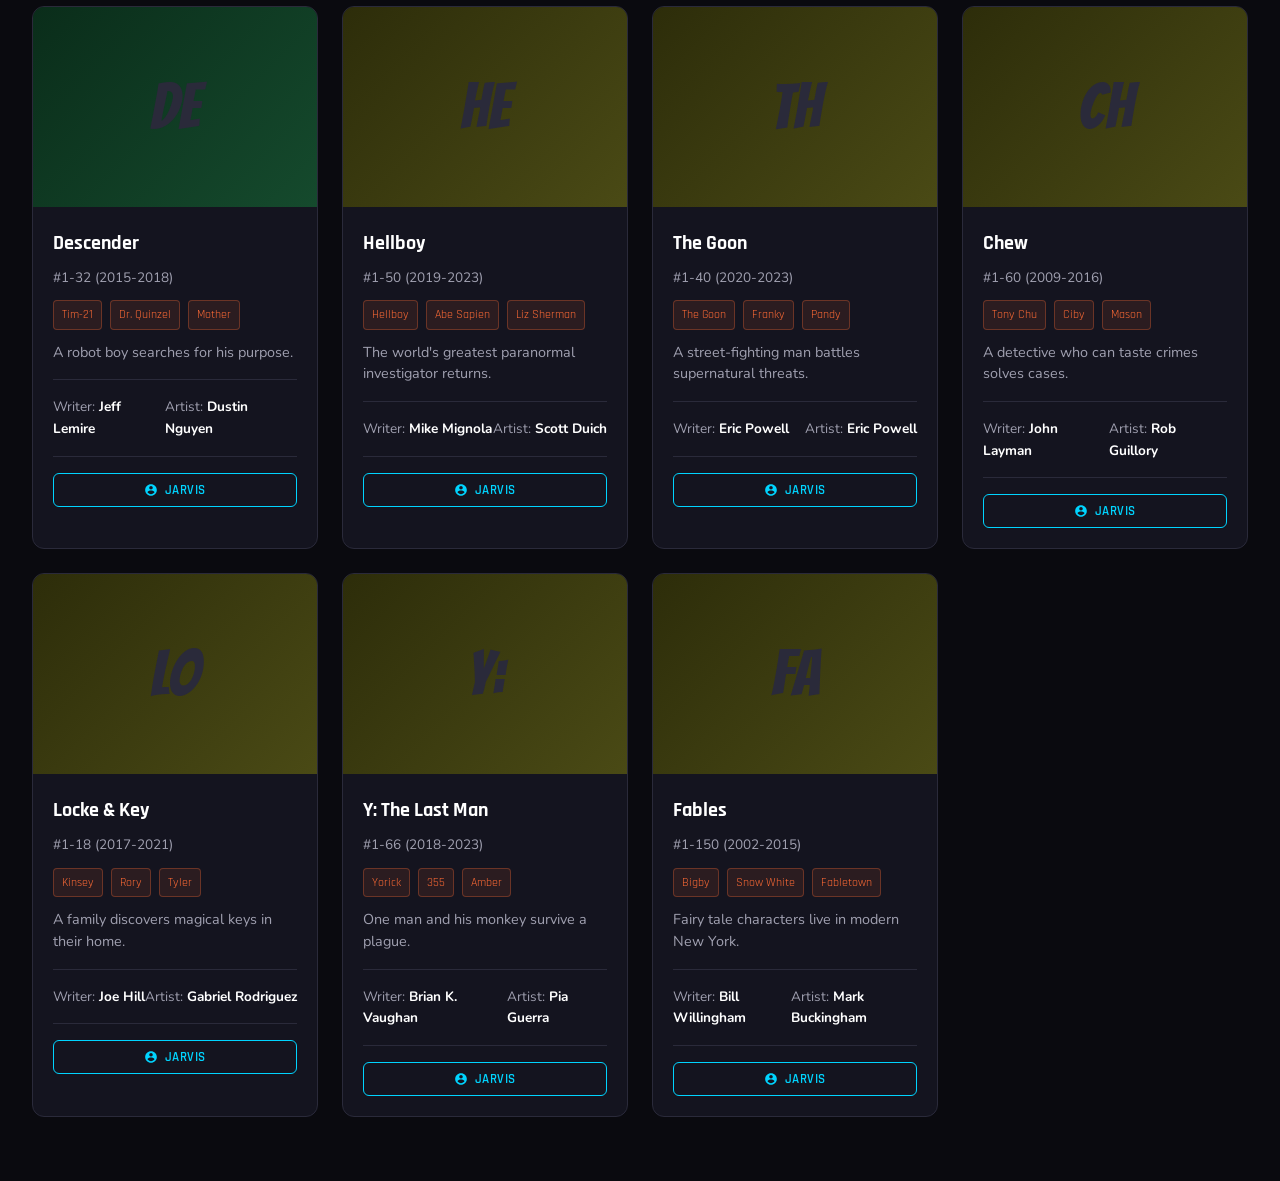
==== commit 6953e9ec: "tracker page" ====
--- a/comics.html
+++ b/comics.html
@@ -380,6 +380,7 @@
             <li><a href="marvel.html" data-page="marvel">Marvel</a></li>
             <li><a href="dcu.html" data-page="dcu">DCU</a></li>
             <li><a href="comics.html" data-page="comics" class="active">Comics</a></li>
+            <li><a href="tracking.html" data-page="tracking">Tracker</a></li>
         </ul>
         <div class="mobile-menu" onclick="toggleMobileMenu()">
             <span></span>
--- a/css/styles.css
+++ b/css/styles.css
@@ -192,6 +192,97 @@
     animation: float 6s ease-in-out infinite;
 }
 
+/* Floating Hero Images */
+.floating-images {
+    position: absolute;
+    top: 0;
+    left: 0;
+    width: 100%;
+    height: 100%;
+    pointer-events: none;
+    z-index: 1;
+}
+
+.floating-img {
+    position: absolute;
+    width: 180px;
+    height: auto;
+    opacity: 0.85;
+    filter: drop-shadow(0 0 20px rgba(255, 107, 53, 0.5));
+    will-change: transform;
+    animation-fill-mode: both;
+}
+
+.floating-img-1 {
+    top: 5%;
+    left: 8%;
+    animation: floatAround1 6s ease-in-out infinite;
+}
+
+.floating-img-2 {
+    top: 3%;
+    right: 10%;
+    animation: floatAround2 7s ease-in-out infinite;
+}
+
+.floating-img-3 {
+    top: 8%;
+    left: 25%;
+    animation: floatAround3 8s ease-in-out infinite;
+}
+
+.floating-img-4 {
+    top: 6%;
+    right: 25%;
+    animation: floatAround4 6s ease-in-out infinite;
+}
+
+.floating-img-5 {
+    top: 2%;
+    left: 50%;
+    transform: translateX(-50%);
+    animation: floatAround5 9s ease-in-out infinite;
+}
+
+@keyframes floatAround1 {
+    0%, 100% { transform: translate(0, 0); }
+    50% { transform: translate(15px, 20px); }
+}
+
+@keyframes floatAround2 {
+    0%, 100% { transform: translate(0, 0); }
+    50% { transform: translate(-18px, 15px); }
+}
+
+@keyframes floatAround3 {
+    0%, 100% { transform: translate(0, 0); }
+    50% { transform: translate(12px, -18px); }
+}
+
+@keyframes floatAround4 {
+    0%, 100% { transform: translate(0, 0); }
+    50% { transform: translate(-12px, -20px); }
+}
+
+@keyframes floatAround5 {
+    0%, 100% { transform: translateX(-50%) translate(0, 0); }
+    50% { transform: translateX(-50%) translate(20px, 12px); }
+}
+
+@keyframes floatAround3 {
+    0%, 100% { transform: translate(0, 0) rotate(3deg); }
+    25% { transform: translate(10px, 15px) rotate(-5deg); }
+    50% { transform: translate(-15px, 20px) rotate(5deg); }
+    75% { transform: translate(5px, 10px) rotate(-2deg); }
+}
+
+@keyframes floatAround4 {
+    0%, 100% { transform: translate(0, 0) rotate(-3deg); }
+    25% { transform: translate(-15px, 10px) rotate(5deg); }
+    50% { transform: translate(20px, 15px) rotate(-5deg); }
+    75% { transform: translate(-5px, 20px) rotate(3deg); }
+}
+
 @keyframes float {
     0%, 100% { transform: translateY(0px) rotate(0deg); }
     33% { transform: translateY(-10px) rotate(1deg); }
@@ -335,6 +426,10 @@
     .assistant-grid {
         grid-template-columns: 1fr;
         gap: 1.5rem;
+    }
+    
+    .floating-img {
+        width: 90px;
     }
 }
 
@@ -366,6 +461,317 @@
 }
 
 .btn-secondary {
+    background: rgba(255, 255, 255, 0.08);
+    color: var(--text-primary);
+    border: 1px solid rgba(255, 255, 255, 0.15);
+}
+
+.btn-secondary:hover {
+    background: rgba(255, 255, 255, 0.12);
+}
+
+.image-preview,
+.tracker-search-results,
+.tracker-cards,
+.chat-upload-row {
+    margin-top: 1rem;
+}
+
+.image-preview {
+    display: grid;
+    gap: 0.75rem;
+}
+
+.image-preview-card {
+    display: flex;
+    gap: 1rem;
+    align-items: center;
+    padding: 1rem;
+    background: rgba(255, 255, 255, 0.05);
+    border: 1px solid rgba(255, 255, 255, 0.1);
+    border-radius: 16px;
+    overflow: hidden;
+}
+
+.image-preview-card img {
+    width: 90px;
+    height: 90px;
+    object-fit: cover;
+    border-radius: 12px;
+    border: 1px solid rgba(255, 255, 255, 0.15);
+}
+
+.image-preview-meta {
+    display: flex;
+    flex-direction: column;
+    gap: 0.25rem;
+    color: var(--text-secondary);
+}
+
+.tracker-page {
+    max-width: 1400px;
+    margin: 0 auto;
+    padding: 120px 2rem 4rem;
+    background: linear-gradient(135deg, #0a0a0f 0%, #1a1a2e 50%, #16213e 100%);
+    min-height: 100vh;
+}
+
+.tracker-title h1 {
+    font-size: 3rem;
+    margin-bottom: 0.5rem;
+    background: linear-gradient(135deg, #ff6b35, #f7931e, #00d4ff);
+    -webkit-background-clip: text;
+    -webkit-text-fill-color: transparent;
+    background-clip: text;
+    text-align: center;
+    animation: glow 2s ease-in-out infinite alternate;
+}
+
+@keyframes glow {
+    from { text-shadow: 0 0 20px rgba(255, 107, 53, 0.5); }
+    to { text-shadow: 0 0 30px rgba(0, 212, 255, 0.8); }
+}
+
+.tracker-grid {
+    display: grid;
+    grid-template-columns: 1.1fr 0.9fr;
+    gap: 2rem;
+    margin-top: 2rem;
+}
+
+.tracker-panel {
+    background: rgba(255, 255, 255, 0.05);
+    border: 1px solid rgba(255, 255, 255, 0.1);
+    border-radius: 24px;
+    padding: 2rem;
+    box-shadow: 0 20px 70px rgba(0, 0, 0, 0.3);
+    backdrop-filter: blur(10px);
+    transition: transform 0.3s ease, box-shadow 0.3s ease;
+}
+
+.tracker-panel:hover {
+    transform: translateY(-5px);
+    box-shadow: 0 30px 100px rgba(0, 0, 0, 0.4);
+}
+
+.tracker-panel h2 {
+    margin-bottom: 1.5rem;
+    color: var(--text-primary);
+    font-size: 1.5rem;
+    text-align: center;
+}
+
+.tracker-search-row,
+.tracker-add-manual {
+    display: grid;
+    grid-template-columns: 1fr auto;
+    gap: 1rem;
+    margin-top: 1.5rem;
+}
+
+.tracker-search-row input,
+.tracker-add-manual input,
+.tracker-upload-row input {
+    width: 100%;
+    padding: 1rem 1.25rem;
+    border-radius: 14px;
+    border: 1px solid rgba(255, 255, 255, 0.15);
+    background: rgba(255, 255, 255, 0.08);
+    color: var(--text-primary);
+    font-size: 1rem;
+    transition: border-color 0.3s ease, box-shadow 0.3s ease;
+}
+
+.tracker-search-row input:focus,
+.tracker-add-manual input:focus,
+.tracker-upload-row input:focus {
+    border-color: #00d4ff;
+    box-shadow: 0 0 20px rgba(0, 212, 255, 0.3);
+    outline: none;
+}
+
+.tracker-search-row button,
+.tracker-add-manual button {
+    min-width: 140px;
+    padding: 1rem 1.5rem;
+    border-radius: 14px;
+    border: none;
+    background: linear-gradient(135deg, #ff6b35, #f7931e);
+    color: white;
+    font-weight: 600;
+    cursor: pointer;
+    transition: transform 0.2s ease, box-shadow 0.2s ease;
+}
+
+.tracker-search-row button:hover,
+.tracker-add-manual button:hover {
+    transform: translateY(-2px);
+    box-shadow: 0 10px 30px rgba(255, 107, 53, 0.4);
+}
+
+.tracker-upload-row,
+.chat-upload-row {
+    margin-top: 1.5rem;
+    display: grid;
+    gap: 0.75rem;
+}
+
+.tracker-upload-row label,
+.chat-upload-row label {
+    color: var(--text-secondary);
+    font-size: 0.95rem;
+}
+
+.tracker-results-panel {
+    display: flex;
+    flex-direction: column;
+    min-height: 450px;
+}
+
+.tracker-search-results {
+    flex: 1;
+    display: grid;
+    gap: 1.5rem;
+}
+
+.tracker-help-text {
+    color: var(--text-secondary);
+}
+
+.tracker-card,
+.tracker-search-card {
+    background: rgba(10, 10, 15, 0.95);
+    border: 1px solid rgba(255, 255, 255, 0.1);
+    border-radius: 20px;
+    overflow: hidden;
+    display: grid;
+    grid-template-columns: 120px 1fr;
+    gap: 1.5rem;
+    padding: 1.5rem;
+    transition: transform 0.3s ease, box-shadow 0.3s ease;
+    position: relative;
+}
+
+.tracker-card:hover,
+.tracker-search-card:hover {
+    transform: translateY(-5px);
+    box-shadow: 0 15px 40px rgba(0, 0, 0, 0.3);
+}
+
+.tracker-card.ai-suggested,
+.tracker-search-card.ai-suggested {
+    border-color: #00d4ff;
+    box-shadow: 0 0 20px rgba(0, 212, 255, 0.3);
+}
+
+.tracker-card img,
+.tracker-search-card img {
+    width: 120px;
+    height: 160px;
+    object-fit: cover;
+    border-radius: 16px;
+    border: 2px solid rgba(255, 255, 255, 0.1);
+    transition: border-color 0.3s ease;
+}
+
+.tracker-card.ai-suggested img,
+.tracker-search-card.ai-suggested img {
+    border-color: #00d4ff;
+}
+
+.tracker-card-body,
+.tracker-search-body {
+    display: flex;
+    flex-direction: column;
+    gap: 0.75rem;
+}
+
+.tracker-card-title,
+.tracker-search-title {
+    font-size: 1.2rem;
+    font-weight: 700;
+    color: var(--primary);
+    line-height: 1.3;
+}
+
+.tracker-card-meta,
+.tracker-search-meta {
+    color: var(--text-secondary);
+    font-size: 0.95rem;
+    line-height: 1.4;
+}
+
+.tracker-card-progress {
+    display: grid;
+    gap: 0.75rem;
+    margin-top: 1rem;
+}
+
+.progress-track {
+    width: 100%;
+    height: 12px;
+    background: rgba(255,255,255,0.08);
+    border-radius: 999px;
+    overflow: hidden;
+}
+
+.progress-fill {
+    height: 100%;
+    background: linear-gradient(135deg, var(--secondary), var(--primary));
+    border-radius: inherit;
+}
+
+.tracker-actions,
+.tracker-card-actions {
+    display: flex;
+    gap: 0.75rem;
+    flex-wrap: wrap;
+    margin-top: 0.75rem;
+}
+
+.tracker-card-actions button {
+    padding: 0.65rem 0.9rem;
+    font-size: 0.85rem;
+}
+
+.tracker-summary-panel {
+    margin-top: 2rem;
+}
+
+.tracker-summary-header {
+    display: flex;
+    justify-content: space-between;
+    flex-wrap: wrap;
+    gap: 1rem;
+    align-items: center;
+}
+
+.tracker-summary-text {
+    color: var(--text-secondary);
+    font-size: 0.95rem;
+}
+
+.ai-badge {
+    padding: 0.5rem 0.75rem;
+    border-radius: 999px;
+    font-size: 0.85rem;
+    background: rgba(0, 212, 170, 0.15);
+    color: var(--secondary);
+    border: 1px solid rgba(0, 212, 170, 0.2);
+}
+
+@media (max-width: 960px) {
+    .tracker-grid {
+        grid-template-columns: 1fr;
+    }
+
+    .tracker-card,
+    .tracker-search-card {
+        grid-template-columns: 1fr;
+    }
+}
+
+.btn-secondary {
     background: linear-gradient(135deg, var(--secondary), #00f5c4);
     color: var(--bg);
     box-shadow: 0 4px 15px rgba(0, 212, 170, 0.4);
@@ -443,6 +849,15 @@
     margin-bottom: 1rem;
     display: block;
     transition: transform 0.3s ease;
+}
+
+.assistant-icon img {
+    width: 50px;
+    height: 50px;
+    object-fit: contain;
+    border-radius: 12px;
+    display: block;
+    margin: 0 auto;
 }
 
 .assistant-card:hover .assistant-icon {
@@ -1113,6 +1528,11 @@
     .assistant-grid {
         grid-template-columns: 1fr;
     }
+    
+    .assistant-icon img {
+        width: 40px;
+        height: 40px;
+    }
 
     .chat-container {
         padding: 1rem;
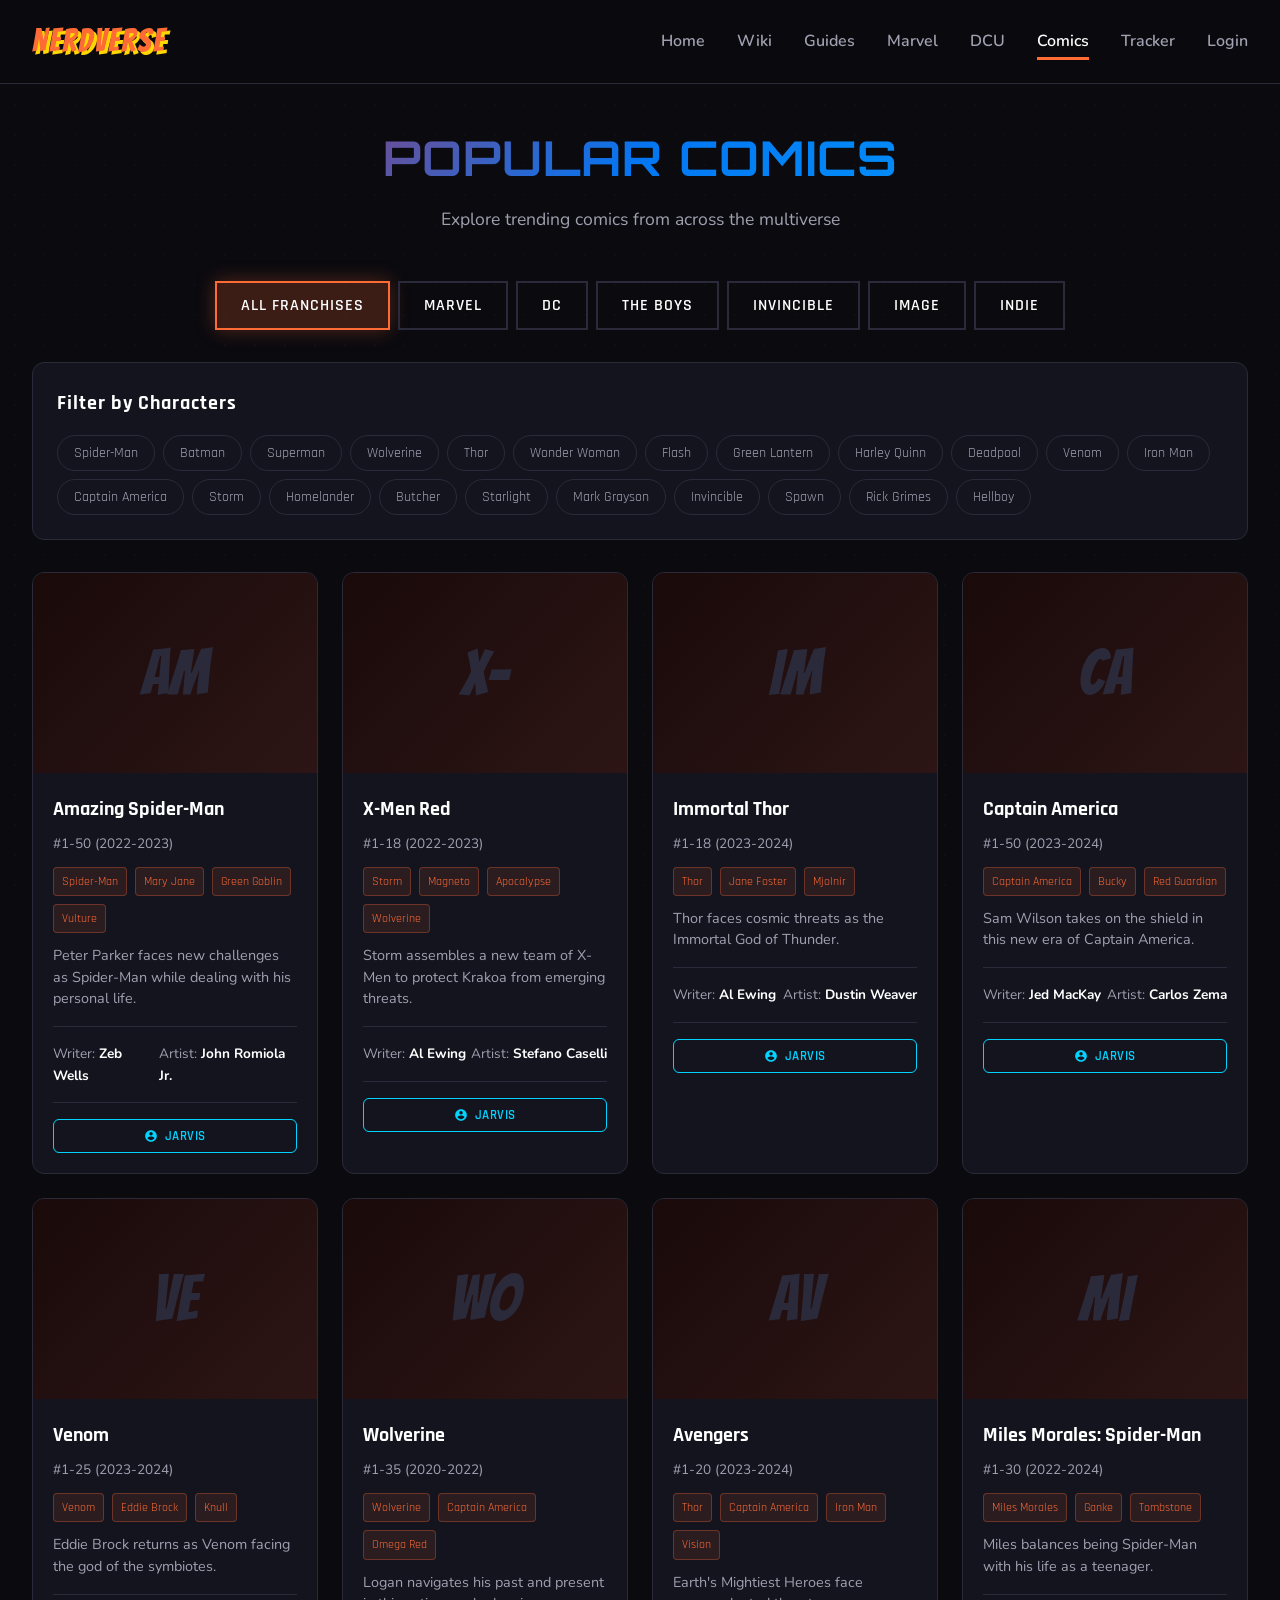
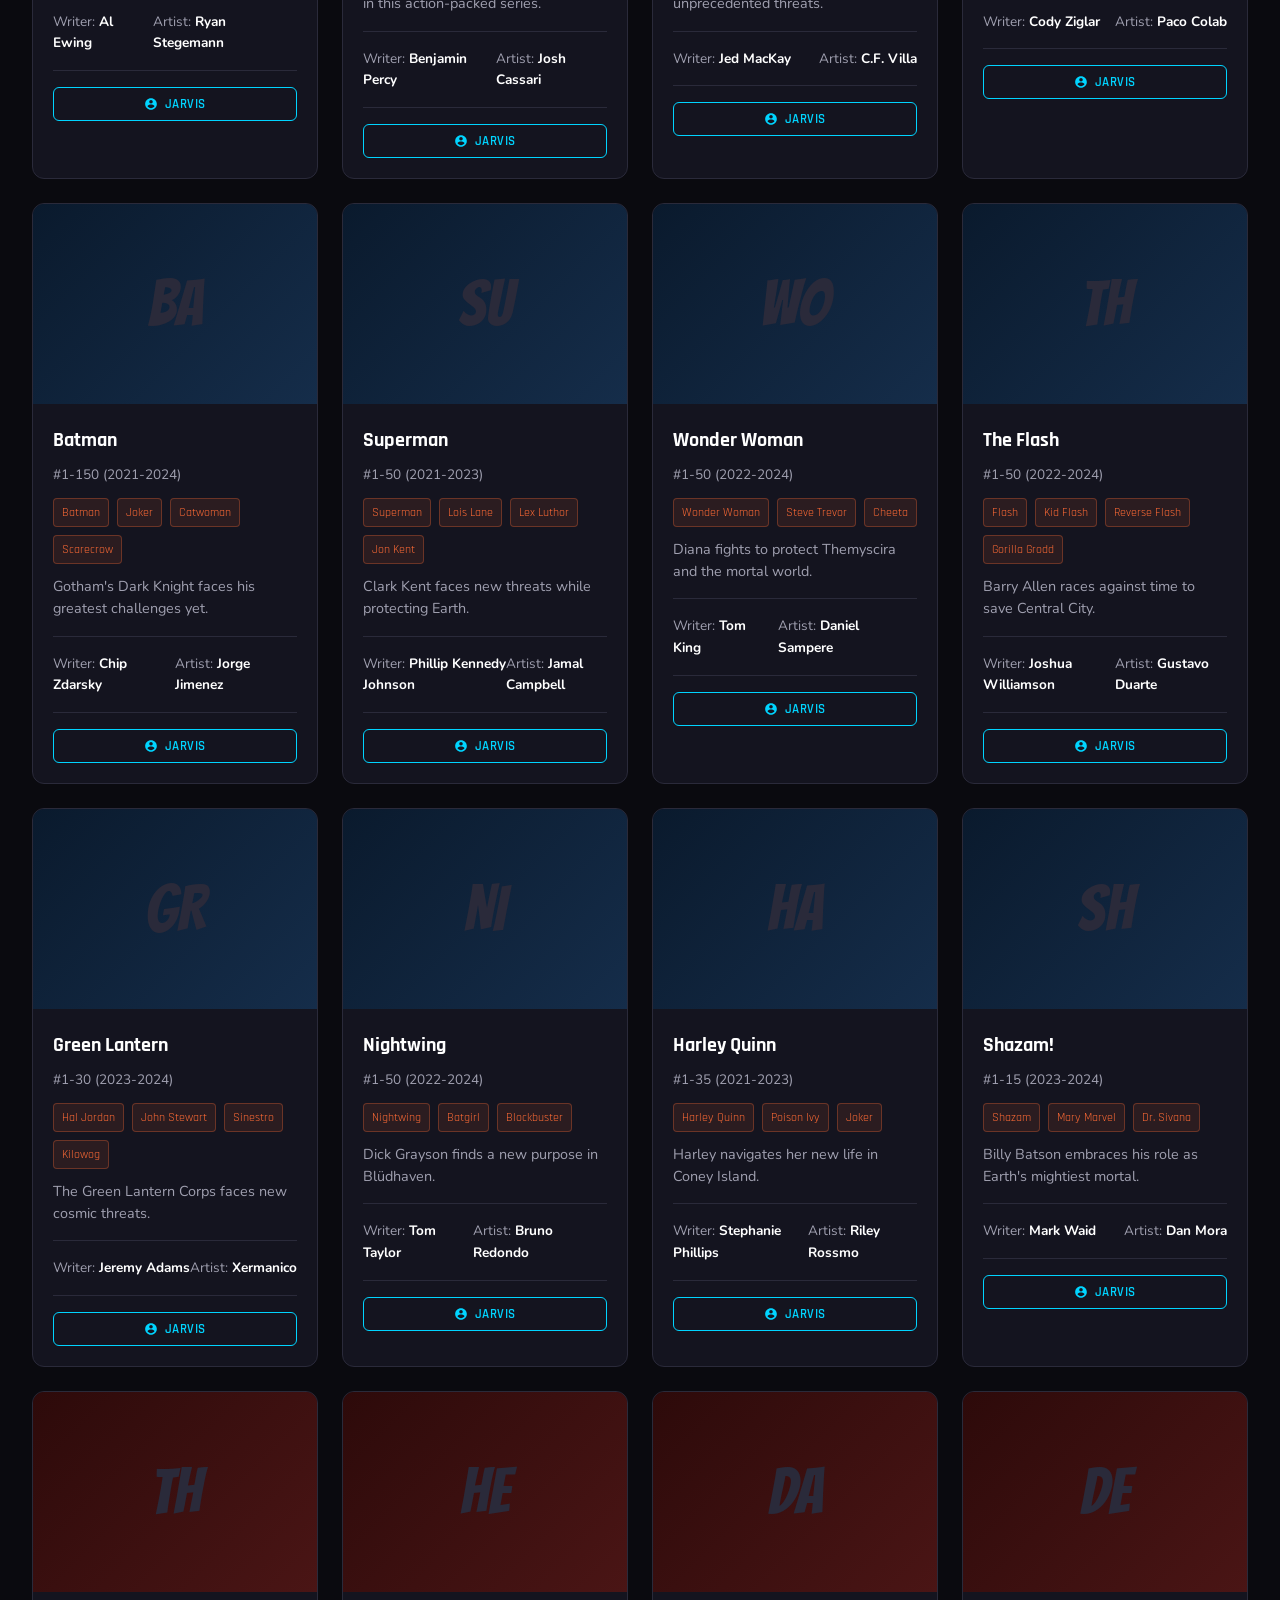
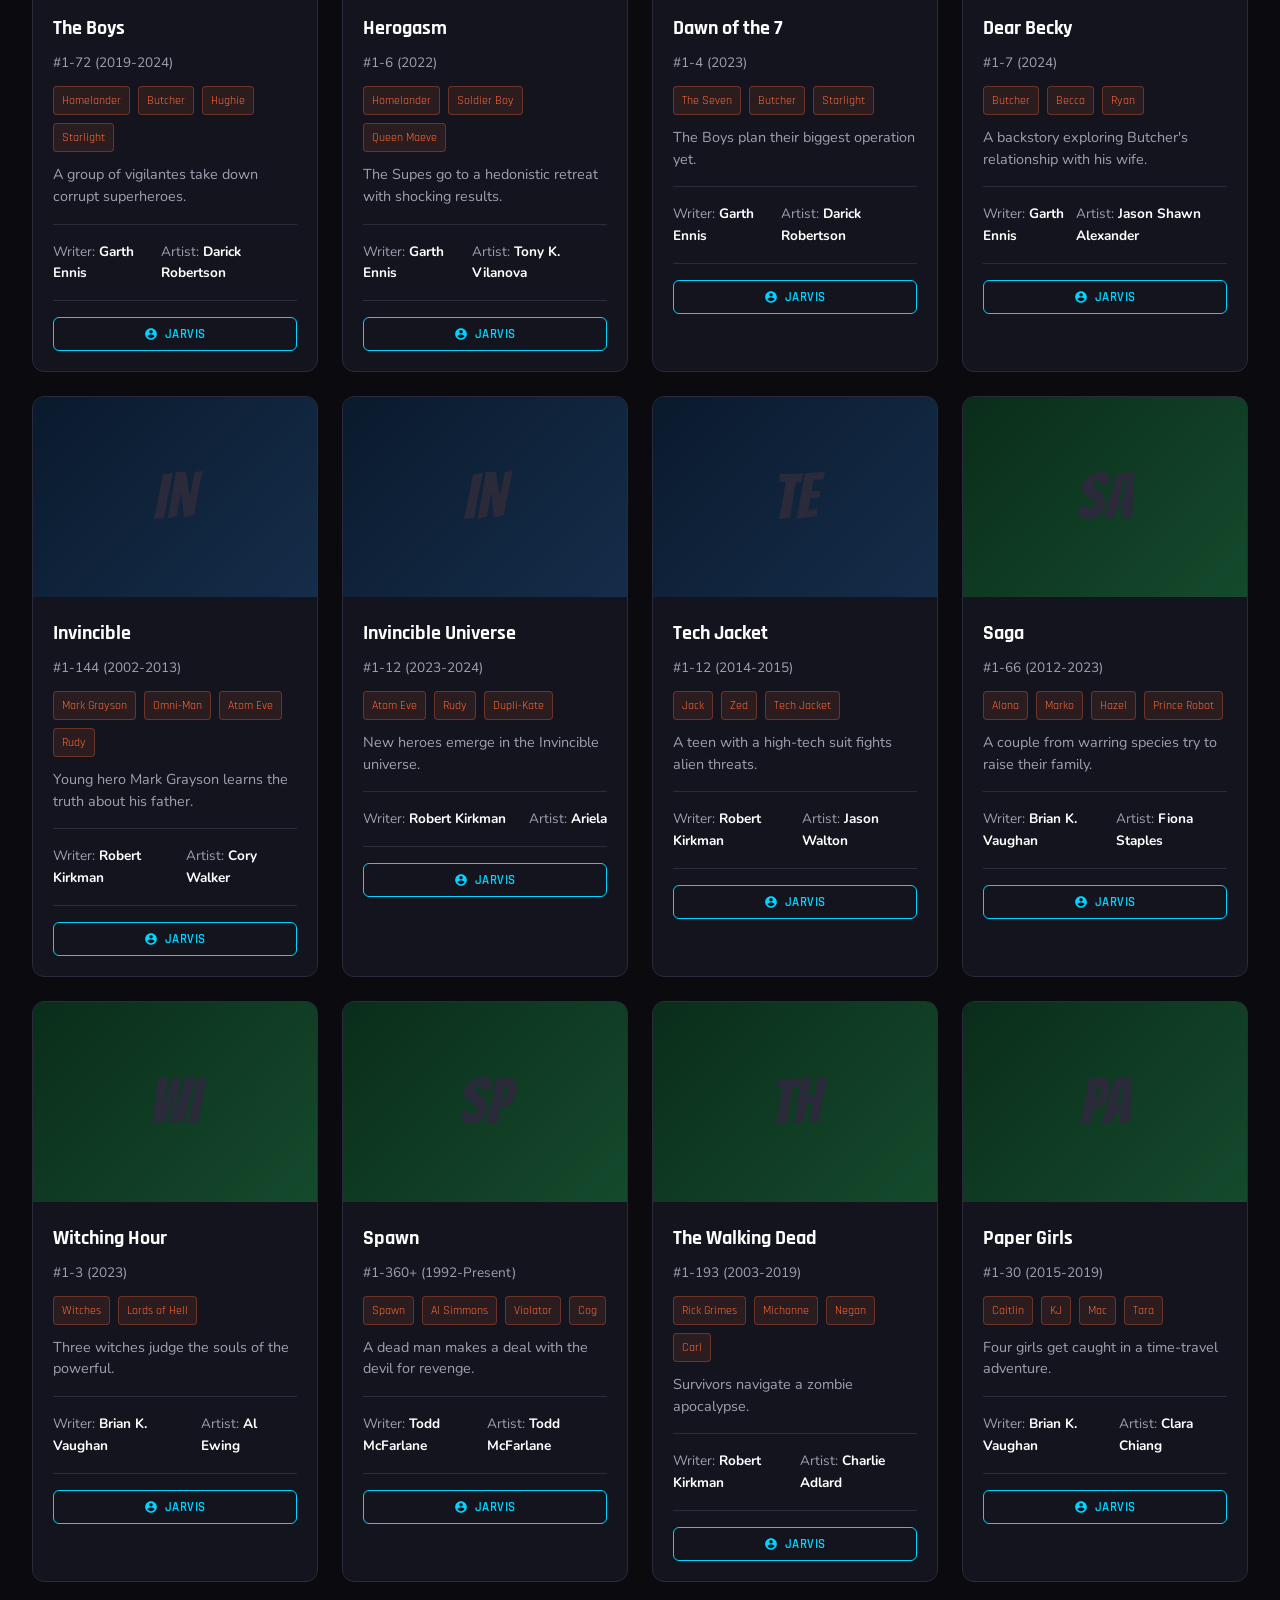
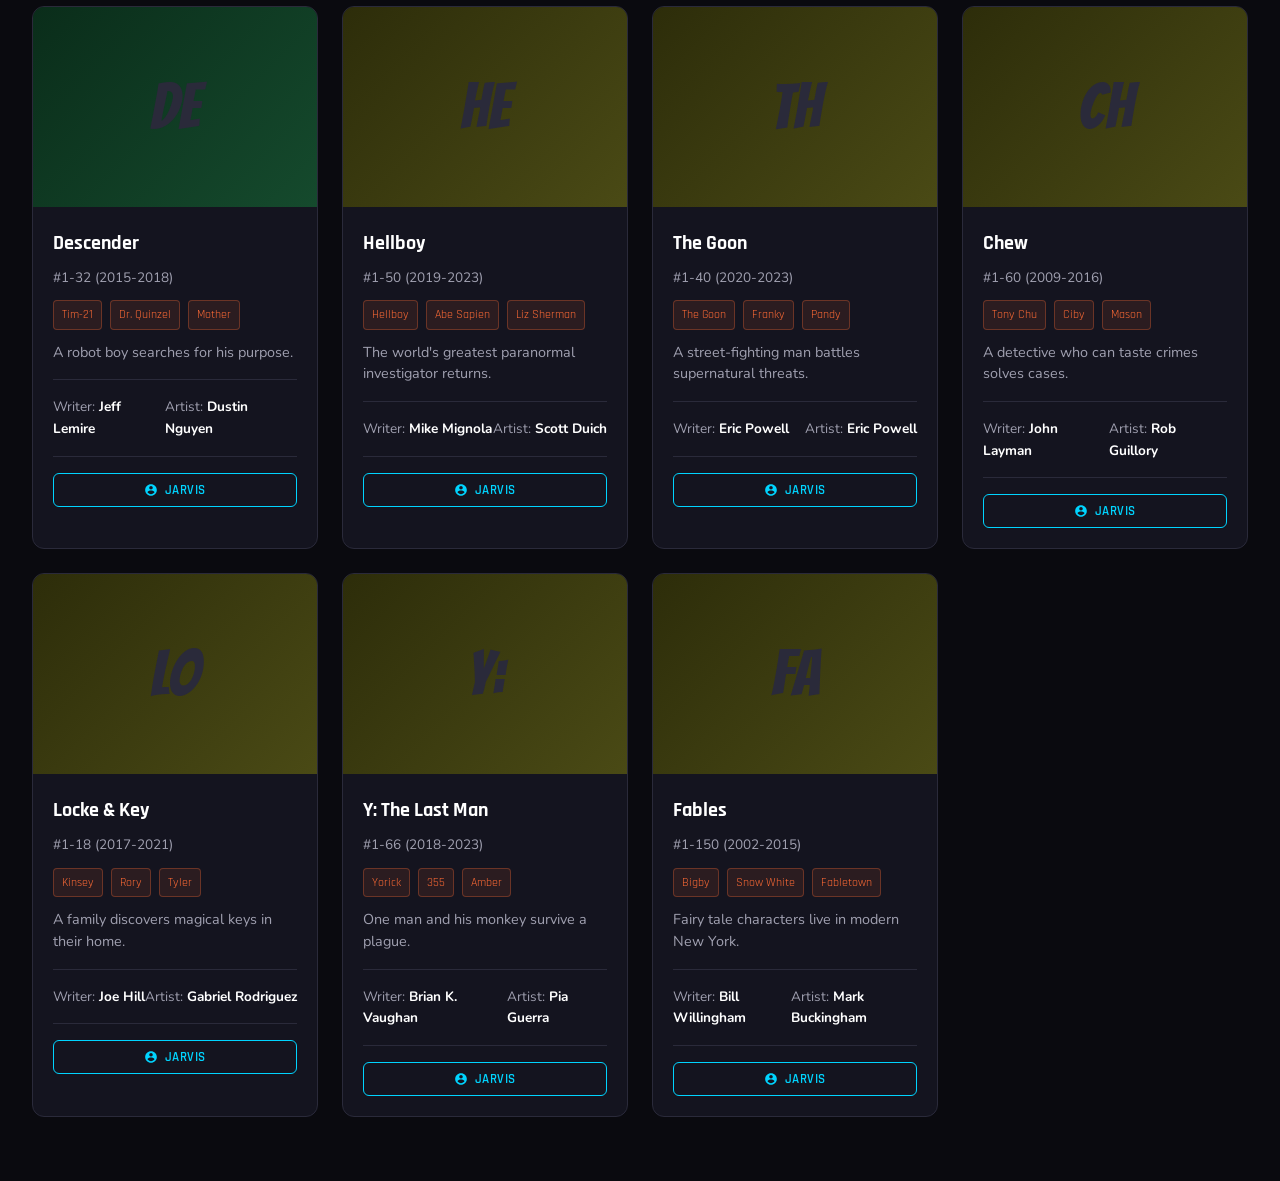
==== commit 45f4e5c7: "clerk fixes" ====
--- a/comics.html
+++ b/comics.html
@@ -381,6 +381,7 @@
             <li><a href="dcu.html" data-page="dcu">DCU</a></li>
             <li><a href="comics.html" data-page="comics" class="active">Comics</a></li>
             <li><a href="tracking.html" data-page="tracking">Tracker</a></li>
+            <li id="nav-auth-li"><a href="login.html" class="nav-login-link" data-page="login">Login</a></li>
         </ul>
         <div class="mobile-menu" onclick="toggleMobileMenu()">
             <span></span>
--- a/css/styles.css
+++ b/css/styles.css
@@ -130,6 +130,64 @@
 .nav-links a:hover::after,
 .nav-links a.active::after {
     width: 100%;
+}
+
+.nav-login-link {
+    color: var(--primary);
+    font-weight: 700;
+    text-decoration: none;
+    padding: 0.5rem 0;
+    position: relative;
+    transition: color 0.3s ease;
+    white-space: nowrap;
+}
+
+.nav-login-link::after {
+    content: '';
+    position: absolute;
+    bottom: 0;
+    left: 0;
+    width: 0;
+    height: 3px;
+    background: var(--primary);
+    transition: width 0.3s ease;
+}
+
+.nav-login-link:hover {
+    color: var(--primary);
+}
+
+.nav-login-link:hover::after {
+    width: 100%;
+}
+
+.nav-signout-link {
+    color: var(--text-secondary);
+    font-size: 0.85rem;
+}
+
+.nav-avatar {
+    width: 26px;
+    height: 26px;
+    border-radius: 50%;
+    object-fit: cover;
+    border: 2px solid var(--primary);
+    vertical-align: middle;
+}
+
+.nav-username-link {
+    color: var(--text-primary);
+    font-weight: 700;
+    text-decoration: none;
+    white-space: nowrap;
+    max-width: 100px;
+    overflow: hidden;
+    text-overflow: ellipsis;
+    transition: color 0.3s ease;
+}
+
+.nav-username-link:hover {
+    color: var(--primary);
 }
 
 .mobile-menu {
@@ -493,12 +551,37 @@
     overflow: hidden;
 }
 
-.image-preview-card img {
-    width: 90px;
-    height: 90px;
-    object-fit: cover;
-    border-radius: 12px;
-    border: 1px solid rgba(255, 255, 255, 0.15);
+.message-image {
+    margin-bottom: 0.75rem;
+    text-align: center;
+    position: relative;
+}
+
+.message-image img {
+    border: 2px solid rgba(255, 255, 255, 0.1);
+    transition: border-color 0.3s ease, transform 0.2s ease;
+    box-shadow: 0 4px 12px rgba(0, 0, 0, 0.2);
+}
+
+.message-image img:hover {
+    border-color: var(--primary);
+    transform: scale(1.02);
+}
+
+.image-caption {
+    font-size: 0.85rem;
+    color: var(--text-secondary);
+    margin-top: 0.25rem;
+    font-style: italic;
+    display: flex;
+    align-items: center;
+    justify-content: center;
+    gap: 0.25rem;
+}
+
+.message.user .image-caption {
+    color: var(--secondary);
+    font-weight: 500;
 }
 
 .image-preview-meta {
@@ -514,6 +597,30 @@
     padding: 120px 2rem 4rem;
     background: linear-gradient(135deg, #0a0a0f 0%, #1a1a2e 50%, #16213e 100%);
     min-height: 100vh;
+}
+
+.login-page {
+    display: flex;
+    justify-content: center;
+    align-items: center;
+    min-height: calc(100vh - 80px);
+    padding-top: 120px;
+}
+
+.login-page .tracker-hero {
+    width: 100%;
+    max-width: 520px;
+}
+
+.login-page .login-panel {
+    margin: 2rem auto 0;
+    max-width: 420px;
+    width: 100%;
+    text-align: center;
+}
+
+.login-page .tracker-title {
+    text-align: center;
 }
 
 .tracker-title h1 {
@@ -620,6 +727,36 @@
 .chat-upload-row label {
     color: var(--text-secondary);
     font-size: 0.95rem;
+}
+
+.chat-upload-row input[type="file"] {
+    display: none;
+}
+
+.chat-upload-row label[for*="image-upload"] {
+    display: inline-flex;
+    align-items: center;
+    gap: 0.5rem;
+    padding: 0.75rem 1.25rem;
+    background: rgba(255, 255, 255, 0.08);
+    border: 1px solid rgba(255, 255, 255, 0.15);
+    border-radius: 12px;
+    color: var(--text-primary);
+    cursor: pointer;
+    font-size: 0.9rem;
+    font-weight: 500;
+    transition: all 0.2s ease;
+    margin-top: 0.5rem;
+}
+
+.chat-upload-row label[for*="image-upload"]:hover {
+    background: rgba(255, 255, 255, 0.12);
+    border-color: rgba(255, 255, 255, 0.25);
+    transform: translateY(-1px);
+}
+
+.chat-upload-row label[for*="image-upload"]:active {
+    transform: translateY(0);
 }
 
 .tracker-results-panel {
@@ -709,16 +846,41 @@
 
 .progress-track {
     width: 100%;
-    height: 12px;
-    background: rgba(255,255,255,0.08);
+    height: 14px;
+    background: rgba(255,255,255,0.1);
     border-radius: 999px;
     overflow: hidden;
+    position: relative;
 }
 
 .progress-fill {
     height: 100%;
     background: linear-gradient(135deg, var(--secondary), var(--primary));
     border-radius: inherit;
+    transition: width 0.5s ease;
+    position: relative;
+}
+
+.progress-fill::after {
+    content: '';
+    position: absolute;
+    top: 0;
+    left: 0;
+    right: 0;
+    bottom: 0;
+    background: linear-gradient(90deg, transparent, rgba(255,255,255,0.3), transparent);
+    animation: shimmer 2s infinite;
+}
+
+@keyframes shimmer {
+    0% { transform: translateX(-100%); }
+    100% { transform: translateX(100%); }
+}
+
+.progress-text {
+    font-size: 0.9rem;
+    color: var(--text-secondary);
+    font-weight: 500;
 }
 
 .tracker-actions,
@@ -732,10 +894,24 @@
 .tracker-card-actions button {
     padding: 0.65rem 0.9rem;
     font-size: 0.85rem;
+    border-radius: 12px;
+    border: none;
+    background: rgba(255, 255, 255, 0.08);
+    color: var(--text-primary);
+    cursor: pointer;
+    transition: background 0.2s ease;
+}
+
+.tracker-card-actions button:hover {
+    background: rgba(255, 255, 255, 0.15);
 }
 
 .tracker-summary-panel {
     margin-top: 2rem;
+    padding: 1.5rem;
+    background: rgba(10, 10, 15, 0.95);
+    border: 1px solid rgba(255, 255, 255, 0.1);
+    border-radius: 20px;
 }
 
 .tracker-summary-header {
@@ -744,6 +920,7 @@
     flex-wrap: wrap;
     gap: 1rem;
     align-items: center;
+    margin-bottom: 1rem;
 }
 
 .tracker-summary-text {
@@ -758,6 +935,7 @@
     background: rgba(0, 212, 170, 0.15);
     color: var(--secondary);
     border: 1px solid rgba(0, 212, 170, 0.2);
+    font-weight: 600;
 }
 
 @media (max-width: 960px) {
@@ -894,9 +1072,11 @@
     max-width: 900px;
     margin: 0 auto;
     padding: 2rem;
-    height: calc(100vh - 160px);
+    min-height: calc(100vh - 160px);
+    height: auto;
     display: flex;
     flex-direction: column;
+    gap: 1rem;
 }
 
 .chat-header {
@@ -917,6 +1097,7 @@
 
 .chat-messages {
     flex: 1;
+    min-height: 320px;
     overflow-y: auto;
     padding: 1rem;
     background: var(--surface);
@@ -1517,6 +1698,10 @@
         display: flex;
     }
 
+    .nav-username-link {
+        display: none;
+    }
+
     .hero h1 {
         font-size: 3rem;
     }
